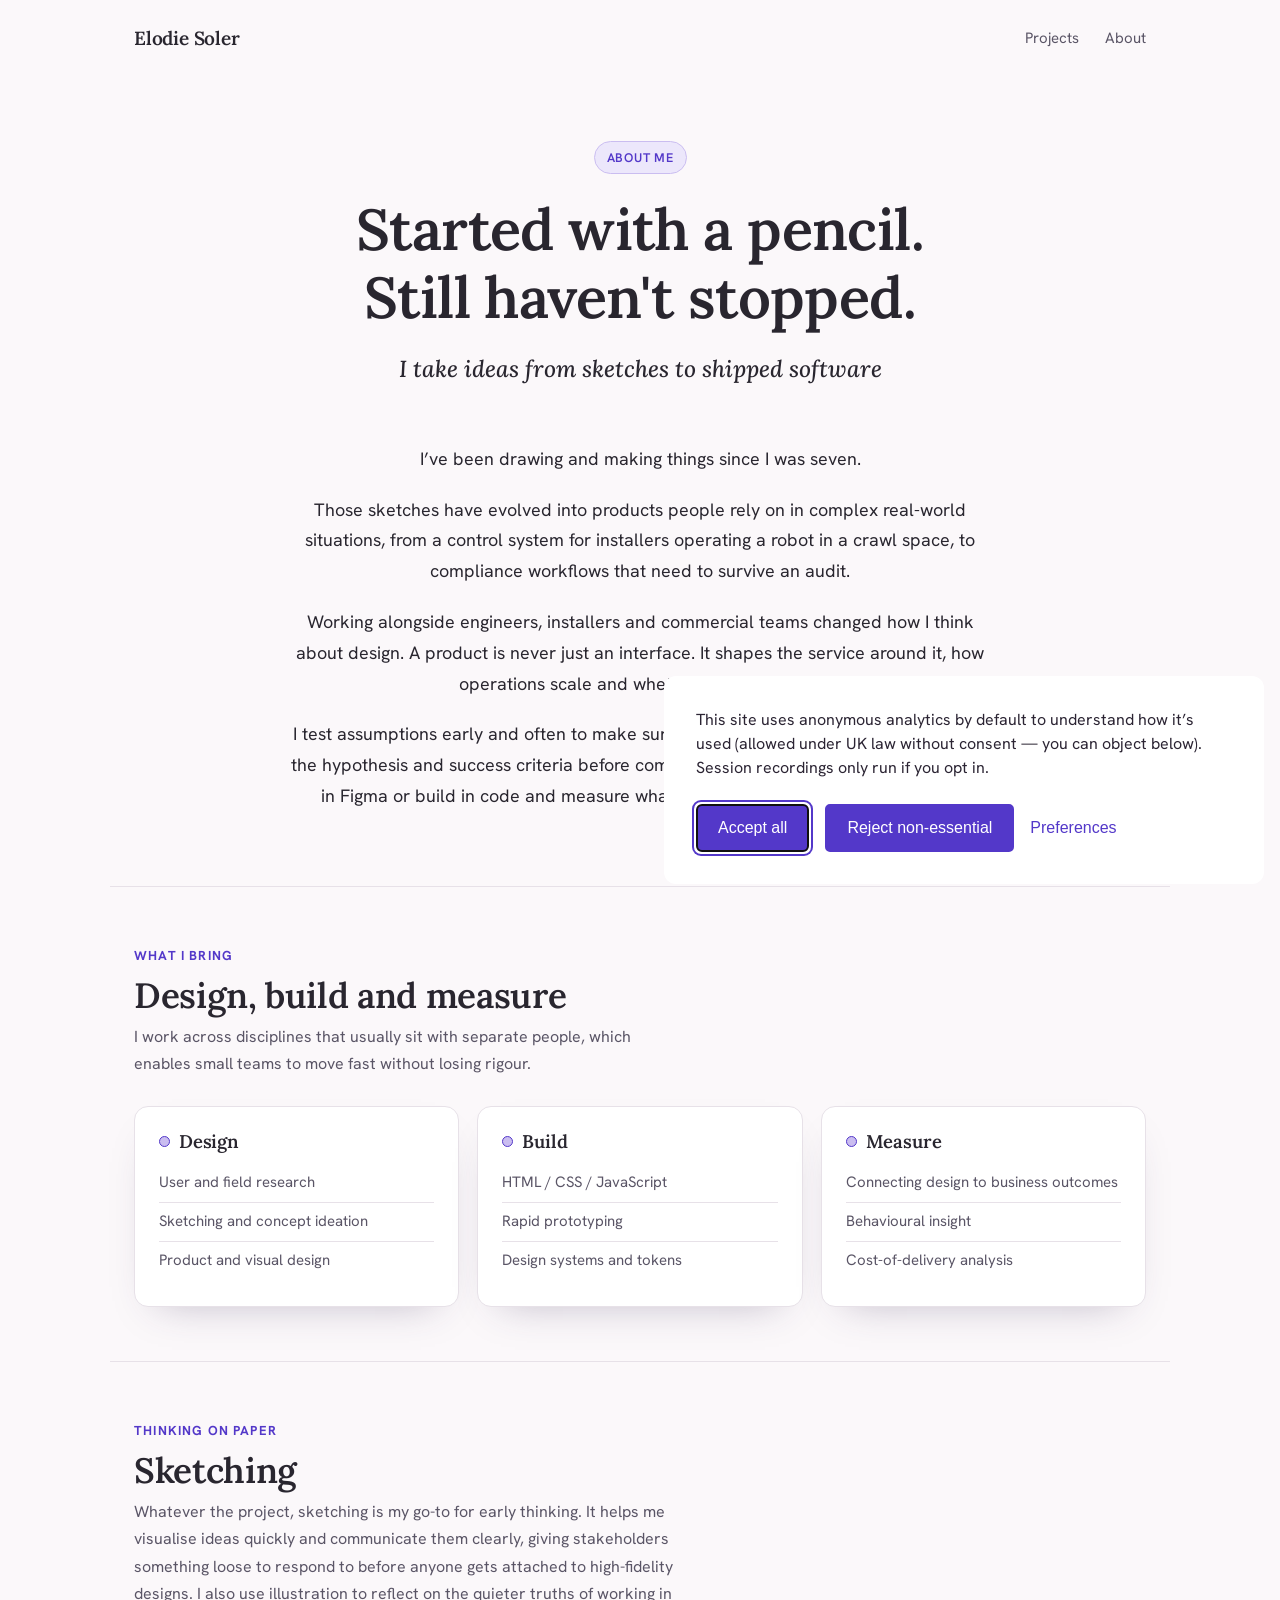
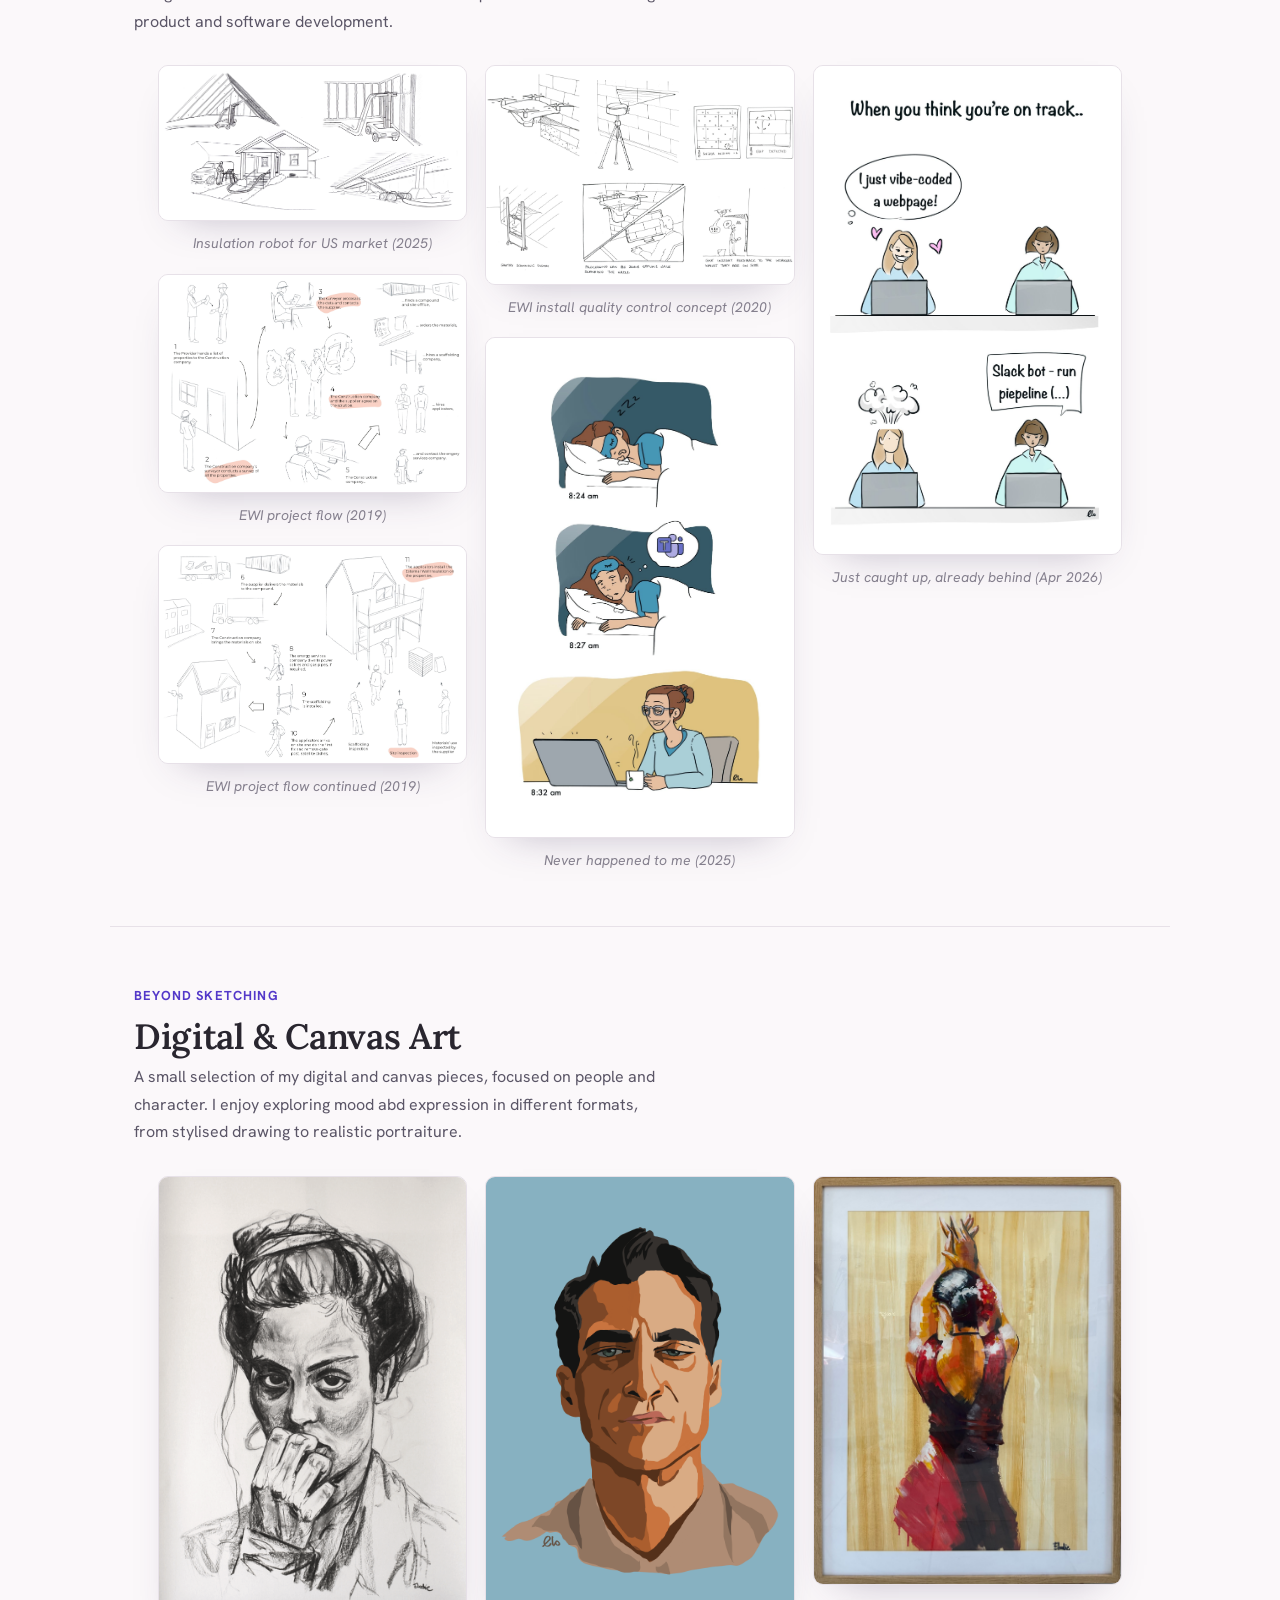
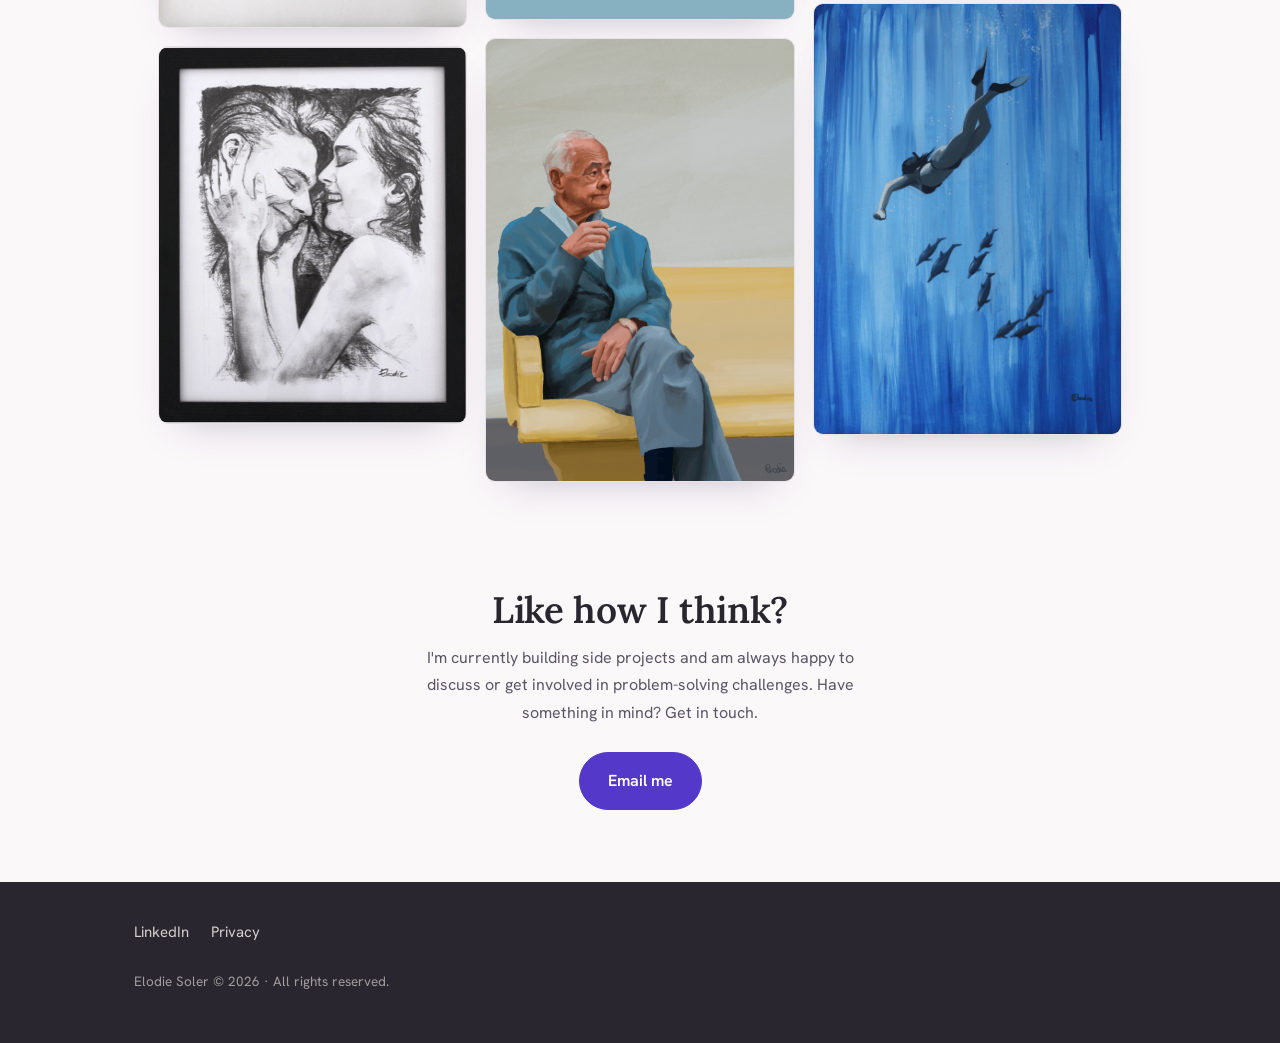
==== about/index.html @ 4657f90d "Tweaked my about section" ====
<!DOCTYPE html>
<html lang="en-GB">
<head>
<meta charset="UTF-8">
<meta name="viewport" content="width=device-width, initial-scale=1">

<title>About Elodie Soler | Senior Product Designer</title>
<meta property="og:url" content="https://elodiesoler.com/about/">
<meta property="og:title" content="About Elodie Soler | Senior Product Designer">
<meta property="og:description" content="Senior Product Designer designing operational tools and workflows for complex field work. I do the research, design the interface and build the front end myself.">
<meta name="description" content="Elodie Soler is a Senior Product Designer with 8+ years of experience owning products end-to-end, designing operational tools and workflows for complex field work.">
<link rel="icon" href="/images/shared/favicon.png">
<link rel="canonical" href="https://elodiesoler.com/about/">
<link rel="stylesheet" href="/styles.css">

<!-- 1. Consent Mode defaults — opt-out model under PECR statistical purposes exception -->
<script>
  window.dataLayer = window.dataLayer || [];
  function gtag() { dataLayer.push(arguments); }
  gtag('consent', 'default', {
    // Granted unless the visitor has explicitly objected (DUAA opt-out)
    analytics_storage: localStorage.getItem('stcm.consent.analytics') === 'false' ? 'denied' : 'granted',

    // No advertising on this site — never granted
    ad_storage: 'denied',
    ad_user_data: 'denied',
    ad_personalization: 'denied',

    // Essential is required and cannot be rejected
    functionality_storage: 'granted',
    security_storage: 'granted'
  });
</script>

<!-- 2. Silktide Consent Manager (self-hosted) -->
<link rel="stylesheet" href="/assets/cm-ui.css">
<script>var silktideLogo = '';</script>
<script src="/assets/cm-ui.js"></script>

<!-- 3. Banner configuration -->
<script>
  window.silktideConsentManager.init({
    consentTypes: [
      {
        id: 'essential',
        label: 'Essential',
        description: '<p>Required for the website to function. These cannot be switched off.</p>',
        required: true
      },
      {
        id: 'analytics',
        label: 'Analytics',
        description: '<p>Anonymous, aggregate usage statistics (Google Analytics) to improve this site. On by default under UK law; switch off any time.</p>',
        defaultValue: true,
        gtag: 'analytics_storage',
        onReject: function () {
          // DUAA requires we actually stop: remove existing GA cookies
          ['_ga', '_ga_RZK5H4CGJH'].forEach(function (n) {
            document.cookie = n + '=; expires=Thu, 01 Jan 1970 00:00:00 GMT; path=/; domain=.elodiesoler.com';
            document.cookie = n + '=; expires=Thu, 01 Jan 1970 00:00:00 GMT; path=/';
          });
        }
      },
      {
        id: 'recordings',
        label: 'Session recordings',
        description: '<p>Opt-in session recordings and heatmaps (Microsoft Clarity) to see where the site confuses people.</p>',
        defaultValue: false,
        onReject: function () {
          if (window.clarity) { window.clarity('stop'); }
        }
      }
    ],
    text: {
      prompt: {
        description: '<p>This site uses anonymous analytics by default to understand how it\u2019s used (allowed under UK law without consent \u2014 you can object below). Session recordings only run if you opt in.</p>'
      }
    }
  });
</script>
<!-- ===== END CONSENT ===== -->

<!-- Google Tag Manager -->
<script>(function(w,d,s,l,i){w[l]=w[l]||[];w[l].push({'gtm.start':
new Date().getTime(),event:'gtm.js'});var f=d.getElementsByTagName(s)[0],
j=d.createElement(s),dl=l!='dataLayer'?'&l='+l:'';j.async=true;j.src=
'https://www.googletagmanager.com/gtm.js?id='+i+dl;f.parentNode.insertBefore(j,f);
})(window,document,'script','dataLayer','GTM-PLMG66MH');</script>
<!-- End Google Tag Manager -->
</head>

<body class="about-page">

<!-- Google Tag Manager (noscript) -->
<noscript><iframe src="https://www.googletagmanager.com/ns.html?id=GTM-PLMG66MH"
height="0" width="0" style="display:none;visibility:hidden"></iframe></noscript>
<!-- End Google Tag Manager (noscript) -->

<!-- ===== top nav ===== -->
<nav class="nav">
  <a href="/" class="brand">Elodie Soler</a>
  <div class="links">
    <a href="/">Projects</a>
    <a href="/about/">About</a>
  </div>
</nav>

<!-- ===== HERO ===== -->
<header class="hero wide">
  <div class="eyebrow rise d1">
    <span class="tag">About me</span>
  </div>
  <p class="hero-title rise d2">Started with a pencil.<br>Still haven't stopped.</p>
  <h1 class="lede rise d3">I take ideas from sketches to shipped software</h1>
</header>

<!-- ===== BIO ===== -->
<section class="section">
  <div class="wrap bio">
    <p>I’ve been drawing and making things since I was seven.</p>
    <p>Those sketches have evolved into products people rely on in complex real-world situations, from a control system for installers operating a robot in a crawl space, to compliance workflows that need to survive an audit.</p>
    <p>Working alongside engineers, installers and commercial teams changed how I think about design. A product is never just an interface. It shapes the service around it, how operations scale and whether people trust it.</p>
    <p>I test assumptions early and often to make sure we invest in the right problem. I define the hypothesis and success criteria before committing engineering time, then prototype in Figma or build in code and measure what I create to understand what works.</p>
  </div>
</section>

<hr class="divider">

<!-- ===== TOOLKIT ===== -->
<section class="section wide">
  <span class="kicker">What I bring</span>
  <h2>Design, build and measure</h2>
  <p class="sub">I work across disciplines that usually sit with separate people, which enables small teams to move fast without losing rigour.</p>

  <div class="toolkit">
    <div class="tk">
      <h3 class="tk-h">Design</h3>
      <ul>
        <li>User and field research</li>
        <li>Sketching and concept ideation</li>
        <li>Product and visual design</li>
      </ul>
    </div>
    <div class="tk">
      <h3 class="tk-h">Build</h3>
      <ul>
        <li>HTML / CSS / JavaScript</li>
        <li>Rapid prototyping</li>
        <li>Design systems and tokens</li>
      </ul>
    </div>
    <div class="tk">
      <h3 class="tk-h">Measure</h3>
      <ul>
        <li>Connecting design to business outcomes</li>
        <li>Behavioural insight</li>
        <li>Cost-of-delivery analysis</li>
      </ul>
    </div>
  </div>
</section>

<hr class="divider">

<!-- ===== SKETCHING OUT LOUD (real reflection + real illustrations) ===== -->
<section class="section wide">
   <span class="kicker">Thinking on paper</span>
  <h2>Sketching</h2>
  <p class="sub">Whatever the project, sketching is my go-to for early thinking. It helps me visualise ideas quickly and communicate them clearly, giving stakeholders something loose to respond to before anyone gets attached to high-fidelity designs. I also use illustration to reflect on the quieter truths of working in product and software development.</p>

  <div class="wide">
    <div class="gallery">
      <figure><img loading="lazy" src="/images/about/US robots illustration.png" alt="Concept sketches for insulation robots in the US">
      <figcaption>Insulation robot for US market (2025)</figcaption></figure>
      <figure><img loading="lazy" src="/images/about/map-of-opportunities-ewi-p1.jpg" alt="Map of opportunities — external wall insulation part 1">
      <figcaption>EWI project flow (2019)</figcaption></figure>
      <figure><img loading="lazy" src="/images/about/map-of-opportunities-ewi-p2.jpg" alt="Map of opportunities — external wall insulation part 2">
      <figcaption>EWI project flow continued (2019)</figcaption></figure></figure>
      <figure><img loading="lazy" src="/images/about/Concept_Intelligent Quality Control_page1.jpg" alt="Concept sketches for EWI install quality control">
      <figcaption>EWI install quality control concept (2020)</figcaption></figure></figure>
      <figure><img loading="lazy" src="/images/about/late-wakeup-wfh.jpg" alt="Someone waking up just for their morning meeting">
      <figcaption>Never happened to me (2025)</figcaption></figure>
      <figure><img loading="lazy" src="/images/home/about-sketch.jpg" alt="Sketch exploring AI capabilities in product work">
      <figcaption>Just caught up, already behind (Apr 2026)</figcaption></figure>
    </div>
  </div>
</section>

<hr class="divider">

<!-- ===== PAINTING & ILLUSTRATION ===== -->
<section class="section wide">
  <span class="kicker">Beyond Sketching</span>
  <h2>Digital & Canvas Art</h2>
  <p class="sub">A small selection of my digital and canvas pieces, focused on people and character. I enjoy exploring mood abd expression in different formats, from stylised drawing to realistic portraiture.</p>

    <div class="wide">
    <div class="gallery">
      <figure><img loading="lazy" src="/images/about/Drawing-deep look.png" alt="Charcoal portrait drawing"></figure>
      <figure><img loading="lazy" src="/images/about/Drawing-Couple.png" alt="Happy couple"></figure>
      <figure><img loading="lazy" src="/images/about/Painting-stylised actor portrait.png" alt="Stylised portrait"></figure>
      <figure><img loading="lazy" src="/images/about/Painting-Man on yellow bench.png" alt="Digital painting of a man on a yello bench"></figure>
      <figure><img loading="lazy" src="/images/about/Painting-spanish dancer.jpg" alt="Painting of a Spanish dancer"></figure>
      <figure><img loading="lazy" src="/images/about/Painting-diving.png" alt="Painting of a person diving"></figure>
    </div>
  </div>
</section>

<!-- ===== CTA ===== -->
<section class="cta wide">
  <h2>Like how I think?</h2>
  <p>I'm currently building side projects and am always happy to discuss or get involved in problem-solving challenges. Have something in mind? Get in touch.</p>
  <a class="btn" id="email-cta" href="mailto:eloalisol@gmail.com?subject=Hello%20from%20your%20portfolio">Email me</a>
</section>

<!-- ===== footer ===== -->
<footer>
  <div class="foot">
    <div class="links">
      <a href="https://www.linkedin.com/in/elodie-soler/">LinkedIn</a>
      <a href="/privacy/">Privacy</a>
    </div>
    <div class="copy">Elodie Soler © 2026 · All rights reserved.</div>
  </div>
</footer>

</body>
</html>
---- styles.css ----
/* =====================================================================
   Elodie Soler — shared site styles
   ===================================================================== */

/* ---------- self-hosted fonts (variable) ---------- */
@font-face{
  font-family:"Lora";
  src:url("/fonts/Lora-Variable.ttf") format("truetype");
  font-weight:400 700; font-style:normal; font-display:swap;
}
@font-face{
  font-family:"Lora";
  src:url("/fonts/Lora-Italic-Variable.ttf") format("truetype");
  font-weight:400 700; font-style:italic; font-display:swap;
}
@font-face{
  font-family:"Hanken Grotesk";
  src:url("/fonts/HankenGrotesk-Variable.ttf") format("truetype");
  font-weight:100 900; font-style:normal; font-display:swap;
}
@font-face{
  font-family:"Hanken Grotesk";
  src:url("/fonts/HankenGrotesk-Italic-Variable.ttf") format("truetype");
  font-weight:100 900; font-style:italic; font-display:swap;
}

/* ---------- design tokens ---------- */
:root{
  --bg:          #fbf8fa;  /* page background */
  --surface:     #ffffff;  /* cards, raised surfaces */
  --surface-alt: #f3eef4;  /* soft panel / section bands */
  --ink:         #29262f;  /* primary text */
  --ink-soft:    #5a5566;  /* secondary text, labels */
  --ink-faint:   #847f8d;  /* captions, dates, rules */
  --line:        #e7e1e8;  /* hairlines, borders */
  --accent:      #5338c9;  /* links, primary buttons */
  --accent-deep: #36258f;  /* hover / pressed / emphasis */
  --accent-soft: #cabdf0;  /* decorative rules, dividers, illustration */
  --accent-tint: #ece7fb;  /* very light wash — badge/callout backgrounds */
  --accent-ring: rgba(83, 56, 201, 0.40); /* focus ring */

  --radius:14px;
  --radius-sm:10px;
  --maxw:760px;            /* reading width */
  --maxw-wide:1060px;      /* image / banner width */
  --shadow:0 18px 40px -24px rgba(60,48,90,.35);
}

/* ---------- base ---------- */
*{box-sizing:border-box;}
html{scroll-behavior:smooth;}
body{
  margin:0;background:var(--bg);color:var(--ink);
  font-family:"Hanken Grotesk",system-ui,sans-serif;
  font-size:clamp(16px,1.05vw,17.5px);line-height:1.72;-webkit-font-smoothing:antialiased;
}
h1,h2,h3{font-family:"Lora",Georgia,serif;font-weight:600;color:var(--ink);line-height:1.18;letter-spacing:-.01em;}
a{color:var(--accent-deep);text-decoration:none;}
a:hover{text-decoration:underline;}

/* ---------- layout helper ---------- */
.wide{max-width:var(--maxw-wide);margin-inline:auto;padding-inline:24px;}

/* ---------- tag pill ---------- */
.tag{font-size:12.5px;letter-spacing:.06em;text-transform:uppercase;color:var(--accent);
     background:var(--accent-tint);border:1px solid var(--accent-soft);padding:5px 12px;border-radius:999px;font-weight:600;}
.tag-alt {font-size:12px;font-weight:600;letter-spacing:0.08em;text-transform:uppercase;color:var(--accent);margin-bottom:0px;}

/* ---------- eyebrow (hero tag row) ---------- */
.eyebrow{display:flex;flex-wrap:wrap;gap:8px;margin-bottom:22px;}

/* ---------- section kicker ---------- */
.kicker{display:inline-block;font-size:13px;font-weight:700;letter-spacing:.09em;text-transform:uppercase;color:var(--accent);margin-bottom:8px;}

/* ---------- primary button ---------- */
.btn{display:inline-block;background:var(--accent);color:var(--surface);font-weight:600;font-size:16px;
     padding:14px 28px;border-radius:999px;border:1px solid var(--accent);transition:transform .15s ease,background .15s ease;}
.btn:hover{background:var(--accent-deep);text-decoration:none;transform:translateY(-2px);}

/* ---------- top nav ---------- */
.nav{max-width:var(--maxw-wide);margin:0 auto;padding:22px 24px;display:flex;align-items:center;justify-content:space-between;}
.nav .brand{font-family:"Lora",serif;font-weight:600;font-size:19px;letter-spacing:-.01em;color:var(--ink);margin-left:0;}
.nav .brand:hover{text-decoration:none;}
.nav .links a{color:var(--ink-soft);font-size:15px;margin-left:22px;}
.nav .links a:hover{color:var(--accent);text-decoration:none;}

/* ---------- 404 page ---------- */
 .page-404 {margin:0;min-height:100vh;display:flex;align-items:center;justify-content:center;
       background:var(--bg);color:var(--ink);font-family:"Hanken Grotesk",system-ui,sans-serif;
       text-align:center;padding:24px;}
  .page-404 main{max-width:520px;}
  .page-404 h1{font-family:"Lora",Georgia,serif;font-weight:600;font-size:2rem;margin:0 0 12px;}
  .page-404 p{color:var(--ink-faint);line-height:1.6;margin:0 0 28px;}
  .page-404 .code{font-size:.95rem;letter-spacing:.12em;color:var(--accent);font-weight:600;margin-bottom:10px;}
  .page-404 a.btn{display:inline-block;background:var(--accent);color:var(--bg);text-decoration:none;font-weight:600;
        padding:12px 26px;border-radius:999px;margin:0 6px 10px;}
  .page-404 a.ghost{display:inline-block;color:var(--accent);text-decoration:none;font-weight:600;
          padding:12px 26px;border:1.5px solid var(--accent);border-radius:999px;margin:0 6px 10px;}

/* ---------- staggered entrance ---------- */
.rise{opacity:0;transform:translateY(14px);animation:rise .7s cubic-bezier(.2,.7,.2,1) forwards;}
.d1{animation-delay:.05s}.d2{animation-delay:.15s}.d3{animation-delay:.25s}.d4{animation-delay:.35s}
@keyframes rise{to{opacity:1;transform:none;}}
@media (prefers-reduced-motion:reduce){.rise{animation:none;opacity:1;transform:none;}}

/* ---------- hero ---------- */
  .hero{padding:48px 24px 8px;}
  .hero .hero-title{font-family:"Lora",Georgia,serif; font-weight:600; color:var(--ink);line-height:1.18;letter-spacing:-.01em; font-size:clamp(2.3rem,5.4vw,3.6rem); 
    margin:0 0 20px; max-width:20ch;}
  .hero .lede{font-size:clamp(1.15rem,2.1vw,1.45rem);line-height:1.45;color:var(--ink);
              font-family:"Lora",serif;font-style:italic;font-weight:500;max-width:52ch;margin:0;letter-spacing:normal; }
  .case-study-page .hero h1 { font-size:clamp(2.3rem,5.4vw,3.6rem); margin:0 0 20px; max-width:20ch;}
  .privacy-page .hero h1 { font-size:clamp(2.3rem,5.4vw,3.6rem); margin:0 0 20px; max-width:20ch;}
/* ---------- hero centered ---------- */
  .index-page .hero, 
  .about-page .hero {padding:64px 24px 12px;display:flex; flex-direction:column;align-items:center;text-align:center;}
  .about-page .bio {display:flex; flex-direction:column;align-items:center;text-align:center;}
  .privacy-page .hero {padding:64px 24px 12px;display:flex; flex-direction:column;align-items:center;text-align:center;}
  .privacy-page .bio {display:flex; flex-direction:column;align-items:center;text-align:center;}

/* ---------- section generic ---------- */
  .section{padding-block:46px;}
  .section h2{font-size:clamp(1.6rem,3vw,2.2rem);margin:0 0 6px;}
  .section .sub{color:var(--ink-soft);max-width:60ch;margin:0 0 28px;}
  .divider{height:1px;background:var(--line);border:0;max-width:var(--maxw-wide);margin:8px auto;}

/* ---------- case study page - sections ---------- */
  .case-study-page section{padding-block: 30px;}
  .case-study-page section h2{font-size:clamp(1.45rem,2.6vw,1.9rem);margin:0 0 16px;}
  .case-study-page section h2 + p, .kicker + h2{margin-top:0;}
  .case-study-page p{margin:0 0 18px;}
  .case-study-page ul.clean{list-style:none;padding:0;margin:0 0 18px;}
  .case-study-page ul.clean li{position:relative;padding-left:26px;margin-bottom:10px;}
  .case-study-page ul.clean li::before{content:"";position:absolute;left:4px;top:.62em;width:8px;height:8px;border-radius:50%;
                      background:var(--accent-soft);border:1.5px solid var(--accent);}
   .case-study-page .divider{height:1px;background:var(--line);border:0;max-width:var(--maxw);margin:8px auto;}

  /* ---------- case study page - hero image ---------- */
  .case-study-page .figure{margin:34px auto;}
  .case-study-page .figure-single {display: flex; flex-direction: column; align-items: center; margin:34px auto;}
  .case-study-page .figure img{max-height: none;width: 100%;display:block;border-radius:var(--radius);border:1px solid var(--line);box-shadow:var(--shadow);background:var(--surface-alt);}
  .case-study-page .figure-single img{max-height: 500px; width:auto; max-width:100%; display:block;border-radius:var(--radius);border:1px solid var(--line);box-shadow:var(--shadow);background:var(--surface-alt);}
  .case-study-page .figure figcaption{font-size:14px;color:var(--ink-faint);margin-top:10px;text-align:center;font-style:italic;}
  .case-study-page .figure-single figcaption{font-size:14px;color:var(--ink-faint);margin-top:10px;text-align:center;font-style:italic;}
  .case-study-page .img-placeholder{aspect-ratio:16/9;display:flex;align-items:center;justify-content:center;text-align:center;
    border-radius:var(--radius);border:2px dashed var(--accent-soft);background:var(--accent-tint);color:var(--accent-deep);
    font-weight:600;padding:24px;}

  /* ---------- case study page - meta strip ---------- */
  .case-study-page .meta{display:grid;grid-template-columns:repeat(auto-fit,minmax(150px,1fr));gap:1px;background:var(--line);
        border:1px solid var(--line);border-radius:var(--radius);overflow:hidden;margin:8px 0 4px;}
  .case-study-page .meta div{background:var(--bg);padding:18px 20px;}
  .case-study-page .meta dt{font-size:12px;letter-spacing:.07em;text-transform:uppercase;color:var(--ink-faint);font-weight:700;margin-bottom:4px;}
  .case-study-page .meta dd{margin:0;font-size:15.5px;color:var(--ink);}

  /* ---------- case study page - metrics band ---------- */
  .case-study-page .metrics{background:var(--accent-tint);border:1px solid var(--accent-soft);border-radius:var(--radius);
           padding:30px 24px;margin:6px 0;display:grid;grid-template-columns:repeat(auto-fit,minmax(160px,1fr));gap:24px;text-align:center;}
  .case-study-page .metric .num{font-family:"Lora",serif;font-weight:600;font-size:clamp(2.1rem,4vw,2.9rem);color:var(--accent-deep);line-height:1;}
  .case-study-page .metric .lbl{font-size:14.5px;color:var(--ink-soft);margin-top:8px;}
  .case-study-page .pill-replace{display:inline-block;font-family:"Hanken Grotesk",sans-serif;font-size:11px;font-weight:700;letter-spacing:.05em;
                text-transform:uppercase;color:#fff;background:var(--accent);border-radius:6px;padding:2px 7px;vertical-align:middle;margin-left:6px;}

  /* ---------- case study page - pull-quote ---------- */
  .case-study-page blockquote{margin:24px 0;padding:18px 24px;border-left:3px solid var(--accent);background:var(--surface-warm);
             border-radius:0 var(--radius-sm) var(--radius-sm) 0;font-family:"Lora",serif;font-style:italic;font-size:1.12rem;color:var(--ink);}
  .case-study-page blockquote cite{display:block;font-style:normal;font-family:"Hanken Grotesk",sans-serif;font-size:14px;color:var(--ink-faint);margin-top:8px;}

  /* ---------- case study page - image pair grid ---------- */
  .case-study-page .grid2{display:grid;grid-template-columns:repeat(auto-fit,minmax(280px,1fr));gap:18px;margin:24px 0;}
  .case-study-page .grid2 .figure{margin:0;}

  /* ---------- case study page - highlight callout ---------- */
  .case-study-page .callout{background:var(--surface);border:1px solid var(--line);border-radius:var(--radius);padding:22px 24px;margin:24px 0;box-shadow:var(--shadow);}
  .case-study-page .callout .kicker{color:var(--accent-deep);}
  .case-study-page .callout .p {margin:0;}

  /* ---------- case study page - CTA aligned to the right ---------- */
   /* .case-study-page .wrap .next {display:flex; justify-content:right;} */

/* ---------- index page - work grid ---------- */
  .index-page .work-grid{display:grid;grid-template-columns:repeat(2,1fr);gap:22px; padding-top: 22px;}
  .index-page .card{display:block;background:var(--surface);border:1px solid var(--line);border-radius:var(--radius);
        overflow:hidden;box-shadow:var(--shadow);transition:transform .2s ease,box-shadow .2s ease;}
  .index-page .card:hover{text-decoration:none;transform:translateY(-4px);box-shadow:0 26px 50px -26px rgba(60,48,90,.45);}
  .index-page .card .thumb{aspect-ratio:4/3;overflow:hidden;background:var(--surface-warm);}
  .index-page .card .thumb img{width:100%;height:100%;object-fit:cover;display:block;transition:transform .35s ease;}
  .index-page .card:hover .thumb img{transform:scale(1.04);}
  .index-page .card .body{padding:18px 22px 22px;}
  .index-page .card .cat{font-size:12px;letter-spacing:.06em;text-transform:uppercase;color:var(--accent);font-weight:700;}
  .index-page .card h3{font-size:1.3rem;margin:6px 0 0;color:var(--ink);display:flex;align-items:center;justify-content:space-between;gap:10px;}
  .index-page .card h3 .arr{color:var(--accent);font-weight:400;transition:transform .2s ease;}
  .index-page .card:hover h3 .arr{transform:translate(3px,-3px);}

  /* ---------- index page - how I work ---------- */
  .index-page .band{position:relative;background:var(--ink);color:#f4efe7;padding:66px 0 72px;margin:30px 0;overflow:hidden;}
  .index-page .band::before{content:"";position:absolute;inset:0;background:
      radial-gradient(900px 360px at 12% -10%, rgba(50,128,236,.22), transparent 60%),
      radial-gradient(700px 320px at 100% 120%, rgba(50,128,236,.16), transparent 55%);
      pointer-events:none;}
  .index-page .band > .wide{position:relative;}
  .index-page .band .kicker{color:var(--accent-soft);}
  .index-page .band h2{color:#fbf7f0;}
  .index-page .band .sub{color:rgba(244,239,231,.66);}
  .index-page .cap-grid{display:grid;grid-template-columns:repeat(2,1fr);gap:18px;}
  .index-page .cap{background:rgba(255,255,255,.045);border:1px solid rgba(255,255,255,.11);border-radius:var(--radius);
       padding:26px 26px 28px;transition:transform .2s ease,background .2s ease,border-color .2s ease;}
  .index-page .cap:hover{background:rgba(50,128,236,.12);border-color:var(--accent);}
  .index-page .cap .num{font-family:"Lora",serif;font-size:14px;color:var(--accent-soft);font-weight:600;letter-spacing:.04em;}
  .index-page .cap h3{font-size:1.18rem;margin:6px 0 8px;color:#fbf7f0;}
  .index-page .cap p{margin:0;color:rgba(244,239,231,.74);font-size:15.5px;line-height:1.6;}

  /* ---------- index page - about preview ---------- */
  .index-page .about{display:grid;grid-template-columns:1.25fr .85fr;gap:40px;align-items:center;}
  .index-page .about h2{font-size:clamp(1.7rem,3.2vw,2.4rem);margin:0 0 16px;}
  .index-page .about p{margin:0 0 16px;color:var(--ink);}
  .index-page .about .about-img{margin:0;}
  .index-page .about .about-img img{width:100%;height:auto;display:block;border-radius:var(--radius);
        border:1px solid var(--line);box-shadow:var(--shadow);background:var(--surface-alt);}
  .index-page .about .about-img img:hover{box-shadow:0 26px 50px -26px rgba(60,48,90,.45); transition:transform .2s ease,background .2s ease;}
  .about .about-img figcaption{font-size:13.5px;color:var(--ink-faint);margin-top:10px;font-style:italic;text-align:center;}

  /* ---------- about page - bio ---------- */
  .about-page .bio p{margin:0 0 20px;font-size:clamp(1.05rem,1.4vw,1.2rem);}
  .about-page .bio strong{font-weight:700;}

  /* ---------- about page - toolkit ---------- */
  .about-page .toolkit{display:grid;grid-template-columns:repeat(3,1fr);gap:18px;}
  .about-page .tk{background:var(--surface);border:1px solid var(--line);border-radius:var(--radius);padding:24px 24px 26px;box-shadow:var(--shadow);}
  .about-page .tk .tk-h{font-family:"Lora",serif;font-weight:600;font-size:1.15rem;color:var(--ink);margin:0 0 12px;display:flex;align-items:center;gap:9px;}
  .about-page .tk .tk-h::before{content:"";width:9px;height:9px;border-radius:50%;background:var(--accent-soft);border:1.5px solid var(--accent);flex:none;}
  .about-page .tk ul{list-style:none;margin:0;padding:0;}
  .about-page .tk li{font-size:15px;color:var(--ink-soft);padding:6px 0;border-top:1px solid var(--line);}
  .about-page .tk li:first-child{border-top:0;}

  /* ---------- about page - sketching band (light) ---------- */
  .about-page .sketch-intro{max-width:var(--maxw);margin-inline:auto;padding-inline:24px;}
  .about-page .sketch-intro blockquote{margin:18px 0 0;padding:20px 26px;border-left:3px solid var(--accent);background:var(--surface-warm);
        border-radius:0 var(--radius-sm) var(--radius-sm) 0;font-family:"Lora",serif;font-style:italic;font-size:1.12rem;color:var(--ink);line-height:1.5;}
  .about-page .sketch-intro blockquote p{margin:0 0 12px;}
  .about-page .sketch-intro blockquote p:last-child{margin:0;}

  /* ---------- about page - sketch gallery — masonry */
  .about-page .gallery{columns:3;column-gap:18px;margin-top:30px;}
  .about-page .gallery figure{margin:0 0 18px;break-inside:avoid; object-fit: cover;}
  .about-page .gallery img{width:100%;height:auto;display:block;border-radius:var(--radius-sm);border:1px solid var(--line);
        box-shadow:var(--shadow);background:var(--surface-warm);}
  .about-page .gallery figcaption{font-size:14px;color:var(--ink-faint);margin-top:10px;text-align:center;font-style:italic;}

  

  /* ---------- about page - image pair grid */
  .about-page .grid2{display:grid;grid-template-columns:repeat(auto-fit,minmax(280px,1fr));gap:18px;margin:24px 0;}
  .about-page .grid2 .figure{margin:0;}

    /* ---------- privacy page ---------- */
  .privacy-page .bio p{margin:0 0 20px;font-size:clamp(1.05rem,1.4vw,1.2rem);}
  .privacy-page .bio strong{font-weight:700;}
  .privacy-page .wrap {margin-bottom: 50px;}
  .privacy-page .wrap-final {margin-bottom: 100px;}

    /* ---------- reading width ---------- */
  .wrap {max-width:var(--maxw);margin-inline:auto;padding-inline:24px;}
  .wrap-final {max-width:var(--maxw);margin-inline:auto;padding-inline:24px;}

  /* ---------- CTA ---------- */
  .cta{text-align:center;padding:60px 24px 24px;}
  .cta h2{font-size:clamp(1.7rem,3.2vw,2.3rem);margin:0 0 12px;}
  .cta p{color:var(--ink-soft);max-width:50ch;margin:0 auto 26px;}

/* ---------- footer ---------- */
footer{background:var(--ink);color:#f4efe7;margin-top:48px;padding:36px 0 50px;}
.foot{max-width:var(--maxw-wide);margin:0 auto;padding-inline:24px;display:flex;flex-wrap:wrap;gap:16px;align-items:center;justify-content:space-between;}
.foot .links a{color:rgba(244,239,231,.85);margin-left:18px;font-size:15px;}
.foot .links a:first-child{margin-left:0;}
.foot .links a:hover{color:var(--accent-soft);text-decoration:none;}
.foot .copy{width:100%;color:rgba(244,239,231,.6);font-size:13.5px;margin-top:8px;}
@media (max-width:560px){
  .foot{justify-content:flex-start;}
  .foot .links{width:100%;}
  .foot .links a:first-child{margin-left:0;}
}

  /* ---------- responsive - index page ---------- */
  @media (max-width:760px){
    .index-page .work-grid{grid-template-columns:1fr;}
    .index-page .cap-grid{grid-template-columns:1fr;}
    .index-page .about{grid-template-columns:1fr;gap:28px;}
    .index-page .about .about-img{order:-1;}
  }

    /* ---------- responsive - about page ---------- */
  @media (max-width:900px){
    .about-page .toolkit{grid-template-columns:1fr;}
    .about-page .gallery{columns:2;}
  }
  @media (max-width:560px){
    .about-page .gallery{columns:1;}
  }

  /* ===== Consent banner — Iris theme ===== */
#stcm-wrapper {
  --primaryColor: #5338c9;                       /* Iris — buttons, links, toggles */
  --backgroundColor: #ffffff;                    /* banner surface */
  --textColor: #2b2433;                          /* body text — dark mauve-charcoal */
  --fontFamily: 'Hanken Grotesk', sans-serif;
  --iconColor: #5338c9;                          /* reopen-icon circle */
  --iconBackgroundColor: #ffffff;                /* the cookie glyph inside it */
}

/* Focus ring: Silktide hardcodes a white outer ring, invisible on a light
   banner — replace it with Iris so keyboard focus stays visible */
#stcm-wrapper a:focus,
#stcm-wrapper #stcm-banner button:focus,
#stcm-wrapper #stcm-modal button:focus,
#stcm-wrapper #stcm-icon:focus {
  box-shadow: 0 0 0 2px var(--backgroundColor), 0 0 0 4px #5338c9;
}
---- assets/cm-ui.css ----
/* 
  Silktide Consent Manager - https://silktide.com/consent-manager/  
*/

/* --------------------------------
  Global Styles
-------------------------------- */
/* Wrapper (Global) */
#stcm-wrapper {
  --fontFamily: 'Hanken Grotesk', sans-serif;
  --primaryColor: #5338c9;                       /* Iris — buttons, links, toggles */
  --backgroundColor: #ffffff;                    /* banner surface */
  --textColor: #2b2433;                          /* body text — dark mauve-charcoal */
  --iconColor: #5338c9;                          /* reopen-icon circle */
  --iconBackgroundColor: #ffffff;                /* the cookie glyph inside it */
  position: fixed;
  bottom: 0;
  right: 0;
  width: 100%;
  height: 100%;
  z-index: 99999;
  pointer-events: none;
  border: 0px;
  display: flex;
  justify-content: center;
  align-items: center;
}

/* --------------------------------
Links
-------------------------------- */
#stcm-wrapper a {
  all: unset;
  display: inline-block;
  color: var(--primaryColor);
  text-decoration: underline;
}

#stcm-wrapper a:hover {
  cursor: pointer;
  color: var(--textColor);
}

/* --------------------------------
Focus Styles
-------------------------------- */
/* Focus ring: Silktide hardcodes a white outer ring, invisible on a light
   banner — replace it with Iris so keyboard focus stays visible */
#stcm-wrapper a:focus,
#stcm-wrapper #stcm-banner button:focus,
#stcm-wrapper #stcm-modal button:focus,
#stcm-wrapper #stcm-icon:focus {
  box-shadow: 0 0 0 2px var(--backgroundColor), 0 0 0 4px #5338c9;
}

/* --------------------------------
General Styles
-------------------------------- */
#stcm-wrapper .stcm-button {
  color: var(--backgroundColor);
  background-color: var(--primaryColor);
  border: 2px solid var(--primaryColor);
  padding: 10px 20px;
  text-decoration: none;
  text-align: center;
  display: inline-block;
  font-size: 16px;
  line-height: 24px;
  cursor: pointer;
  border-radius: 5px;
}

#stcm-wrapper .stcm-button-primary:hover {
  background-color: var(--backgroundColor);
  color: var(--primaryColor);
}

#stcm-wrapper .stcm-button-secondary {
  background-color: var(--backgroundColor);
  color: var(--primaryColor);
}

#stcm-wrapper .stcm-button-secondary:hover {
  background-color: var(--primaryColor);
  color: var(--backgroundColor);
}

/* --------------------------------
Banner
-------------------------------- */
#stcm-banner {
  font-family: var(--fontFamily);
  color: var(--textColor);
  background-color: var(--backgroundColor);
  box-sizing: border-box;
  padding: 32px;
  border-radius: 12px;
  pointer-events: auto;
  border: 0px;
  position: fixed;
  bottom: 16px;
  right: 16px;
  width: 600px;
  overflow: auto;
  max-width: calc(100% - 32px);
  max-height: calc(100vh - 32px);
  transform: translate(0, -20px);
  opacity: 0;
  animation: stcm-slide-down 350ms ease-out;
  animation-delay: 0.3s;
}

#stcm-banner.stcm-loaded {
  opacity: 1;
  transform: none;
  animation: none;
}

#stcm-banner:focus {
  border-radius: 50%;
}

#stcm-banner.stcm-pos-center {
  top: 50%;
  left: 50%;
  bottom: auto;
  right: auto;
  position: fixed;
  transform: translate(-50%, calc(-50% - 20px));
  animation: stcm-slide-down-center 350ms ease-out forwards;
}

#stcm-banner.stcm-pos-bottom-left {
  bottom: 16px;
  left: 16px;
  position: fixed;
}

#stcm-banner.stcm-pos-bottom-center {
  bottom: 16px;
  left: 50%;
  position: fixed;
  transform: translate(-50%, -20px);
  animation: stcm-slide-down-bottom-center 350ms ease-out forwards;
}

#stcm-banner .stcm-preferences-button {
  display: flex;
  gap: 5px;
  border: none;
  padding: 15px 0px;
  background-color: transparent;
  color: var(--primaryColor);
  cursor: pointer;
  font-size: 16px;
}

#stcm-banner .stcm-preferences-button span {
  display: block;
  white-space: nowrap;
  text-decoration: none;
}

#stcm-banner .stcm-preferences-button span:hover {
  color: var(--textColor);
}

#stcm-banner p {
  font-size: 16px;
  line-height: 24px;
  color: var(--textColor);
  margin: 0px 0px 15px;
}

#stcm-banner a {
  display: inline-block;
  color: var(--primaryColor);
  text-decoration: underline;
  background-color: var(--backgroundColor);
}

#stcm-banner a:hover {
  color: var(--textColor);
}

#stcm-banner a.stcm-logo {
  display: flex;
  align-items: center;
  justify-content: center;
  fill: #fff; /* passed down to svg > path */
  margin-left: auto;
  width: 48px;
  height: 48px;
  text-decoration: none;
  display: none;
}

#stcm-banner .stcm-actions {
  display: flex;
  gap: 16px;
  flex-direction: column;
  margin-top: 24px;
}

@media (min-width: 600px) {
  #stcm-banner .stcm-actions {
    flex-direction: row;
    align-items: center;
  }
}

#stcm-banner .stcm-actions-row {
  display: flex;
  gap: 16px;
  flex-direction: row;
  align-items: center;
  justify-content: space-between;
  flex-grow: 1;
}

/* --------------------------------
Modal
-------------------------------- */
#stcm-modal {
  display: none;
  pointer-events: auto;
  overflow: auto;
  width: 800px;
  max-width: 100%;
  max-height: 100%;
  border: 0px;
  transform: translate(0px, -20px);
  opacity: 0;
  animation: stcm-slide-up-center 350ms ease-out forwards;
  box-shadow: -5px 5px 10px 0px #00000012, 0px 0px 50px 0px #0000001a;
  font-family: var(--fontFamily);
  color: var(--textColor);
  flex-direction: column;
  padding: 30px;
  background-color: var(--backgroundColor);
  border-radius: 12px;
  box-sizing: border-box;
}

/* --------------------------------
Modal - Header
-------------------------------- */
#stcm-modal header {
  display: flex;
  justify-content: space-between;
  align-items: center;
  margin-bottom: 20px;
  gap: 16px;
}

#stcm-modal h1 {
  font-family: var(--fontFamily);
  color: var(--textColor);
  font-size: 24px;
  font-weight: 500;
  margin: 0px;
}

#stcm-modal .stcm-modal-close {
  display: inline-flex;
  border: none;
  padding: 13px;
  cursor: pointer;
  background: var(--backgroundColor);
  color: var(--primaryColor);
}

#stcm-modal .stcm-modal-close svg {
  fill: var(--primaryColor);
}

/* --------------------------------
Modal - Content
-------------------------------- */
#stcm-modal section {
  flex: 1;
  margin-top: 32px;
}

#stcm-modal section::-webkit-scrollbar {
  display: block; /* Force scrollbars to show */
  width: 5px; /* Width of the scrollbar */
}

#stcm-modal section::-webkit-scrollbar-thumb {
  background-color: var(--textColor); /* Color of the scrollbar thumb */
  border-radius: 10px; /* Rounded corners for the thumb */
}

#stcm-modal p {
  font-size: 16px;
  line-height: 24px;
  color: var(--textColor);
  opacity: 0.6;
  margin: 0px 0px 15px;
}

#stcm-modal p:last-of-type {
  margin: 0px;
}

#stcm-modal fieldset {
  padding: 0px;
  border: none;
  margin: 0px 0px 32px;
}

#stcm-modal fieldset:last-of-type {
  margin: 0px;
}

#stcm-modal legend {
  padding: 0px;
  margin: 0px 0px 10px;
  font-weight: 700;
  color: var(--textColor);
  font-size: 16px;
}

#stcm-modal .stcm-consent-row {
  display: flex;
  justify-content: space-between;
  align-items: flex-start;
  gap: 24px;  
}

/* --------------------------------
Modal - Switches
-------------------------------- */
#stcm-modal .stcm-toggle {
  flex-shrink: 0;
  position: relative;
  display: inline-block;
  height: 34px;
  width: 74px;
  cursor: pointer;
}

#stcm-modal .stcm-toggle:focus-within {
  outline: none;
  box-shadow: 0 0 0 2px var(--backgroundColor), 0 0 0 4px #5338c9;
  border-radius: 25px;
}

#stcm-modal .stcm-toggle input {
  opacity: 0;
  position: absolute;
}

/* Unchecked Switch Styles */
#stcm-modal .stcm-toggle-track {
  position: relative;
  display: block;
  height: 34px;
  width: 74px;
  background: var(--textColor);
  border-radius: 25px;
}

#stcm-modal .stcm-toggle-thumb {
  position: absolute;
  top: 2px;
  left: 2px;
  display: block;
  height: 30px;
  width: 30px;
  background: var(--backgroundColor);
  border-radius: 50%;
  transition: left 150ms ease-out;
}

#stcm-modal .stcm-toggle-off,
#stcm-modal .stcm-toggle-on {
  text-transform: uppercase;
  font-size: 15px;
  font-weight: 500;
  color: var(--backgroundColor);
  position: absolute;
  top: 5px;
  right: 8px;
  transition: right 150ms ease-out, opacity 150ms ease-out;
}

#stcm-modal .stcm-toggle-off {
  opacity: 1;
}

#stcm-modal .stcm-toggle-on {
  opacity: 0;
}

/* Checked Switch Styles */
#stcm-modal .stcm-toggle input:checked + .stcm-toggle-track {
  background: var(--primaryColor);
}

#stcm-modal .stcm-toggle input:checked ~ .stcm-toggle-thumb {
  left: calc(100% - 32px);
}

#stcm-modal .stcm-toggle input:checked ~ .stcm-toggle-off {
  right: calc(100% - 32px);
  opacity: 0;
}

#stcm-modal .stcm-toggle input:checked ~ .stcm-toggle-on {
  right: calc(100% - 34px);
  opacity: 1;
}

#stcm-modal .stcm-toggle input:disabled + .stcm-toggle-track {
  opacity: 0.65;
  filter: grayscale(100%);
  cursor: not-allowed;
}

/* --------------------------------
Modal - Footer
-------------------------------- */
#stcm-modal footer {
  display: flex;
  flex-direction: column;
  gap: 16px;
  margin-top: 24px;
  background: var(--backgroundColor);
}

@media (min-width: 600px) {
  #stcm-modal footer {
    flex-direction: row;
    align-items: center;
  }
}

#stcm-modal footer a {
  margin-left: auto;
  padding: 0;
}

#stcm-modal footer a.stcm-credit-link {
  text-decoration: none;
  display: none;
}

#stcm-modal footer a.stcm-credit-link:hover {
  text-decoration: underline;
}

/* Cookie Icon */
#stcm-icon {
  display: none;
  position: fixed;
  bottom: 10px;
  left: 10px;
  justify-content: center;
  align-items: center;
  width: 60px;
  height: 60px;
  border-radius: 50%;
  padding: 0px;
  border: none;
  background-color: var(--iconColor);
  cursor: pointer;
  box-shadow: 0px 0px 6px 0px #0000001a;
  pointer-events: auto;
  animation: stcm-fade-in 0.3s ease-in-out forwards;
}

#stcm-icon.stcm-pos-bottom-right {
  left: auto;
  right: 10px;
}

#stcm-icon svg {
  fill: var(--backgroundColor);
}

/* --------------------------------
Backdrop
-------------------------------- */
#stcm-backdrop {
  display: none;
  position: absolute;
  top: 0;
  left: 0;
  width: 100%;
  height: 100%;
  background-color: #00000077;
  pointer-events: all;
}

/* --------------------------------
Animations
-------------------------------- */
@keyframes stcm-fade-in {
  from {
    opacity: 0;
  }
  to {
    opacity: 1;
  }
}

@keyframes stcm-slide-down {
  from {
    opacity: 0;
    transform: translateY(-20px);
  }
  to {
    opacity: 1;
    transform: translateY(0);
  }
}

@keyframes stcm-slide-down-center {
  from {
    opacity: 0;
    transform: translate(-50%, calc(-50% - 20px));
  }
  to {
    opacity: 1;
    transform: translate(-50%, -50%);
  }
}

@keyframes stcm-slide-down-bottom-center {
  from {
    opacity: 0;
    transform: translate(-50%, -20px);
  }
  to {
    opacity: 1;
    transform: translate(-50%, 0);
  }
}

@keyframes stcm-slide-up-center {
  from {
    opacity: 0;
    transform: translate(0px, 20px);
  }
  to {
    opacity: 1;
    transform: translate(0px, 0px);
  }
}

/* --------------------------------
Animation - backdrop click feedback
-------------------------------- */
@keyframes stcm-nudge {
  0%, 100% { right: 16px; }
  10%, 30%, 50%, 70%, 90% { right: 20px; }
  20%, 40%, 60%, 80% { right: 12px; }
}

/* Apply to banner */
#stcm-banner.stcm-nudge {
  animation: stcm-nudge 1s ease-in-out;
}

/* Apply to modal */
#stcm-modal.stcm-nudge {
  animation: stcm-nudge 0.5s ease-in-out;
}

/* Respect reduced motion preferences */
@media (prefers-reduced-motion: reduce) {
  #stcm-banner.stcm-nudge,
  #stcm-modal.stcm-nudge {
    animation: stcm-pulse 0.5s ease-in-out;
  }
  
  @keyframes stcm-pulse {
    0%, 100% { opacity: 1; }
    50% { opacity: 0.85; }
  }
}
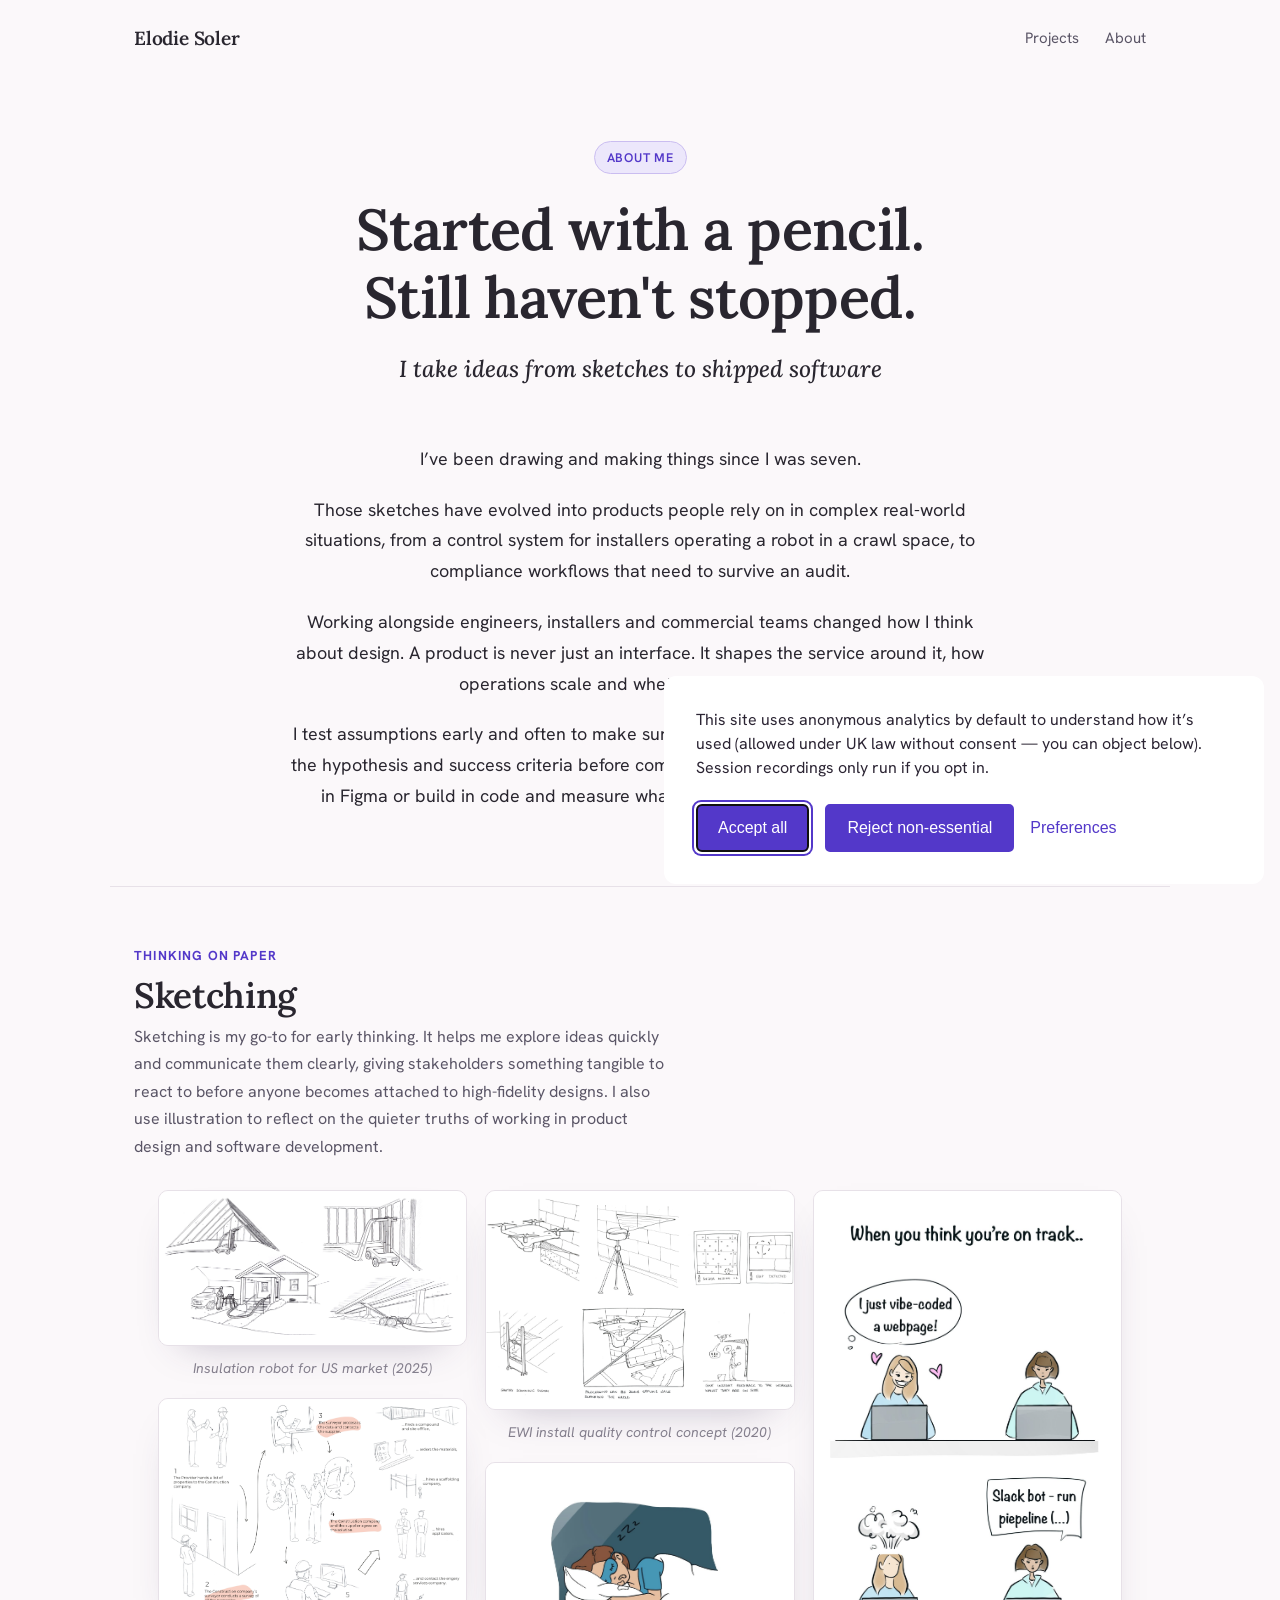
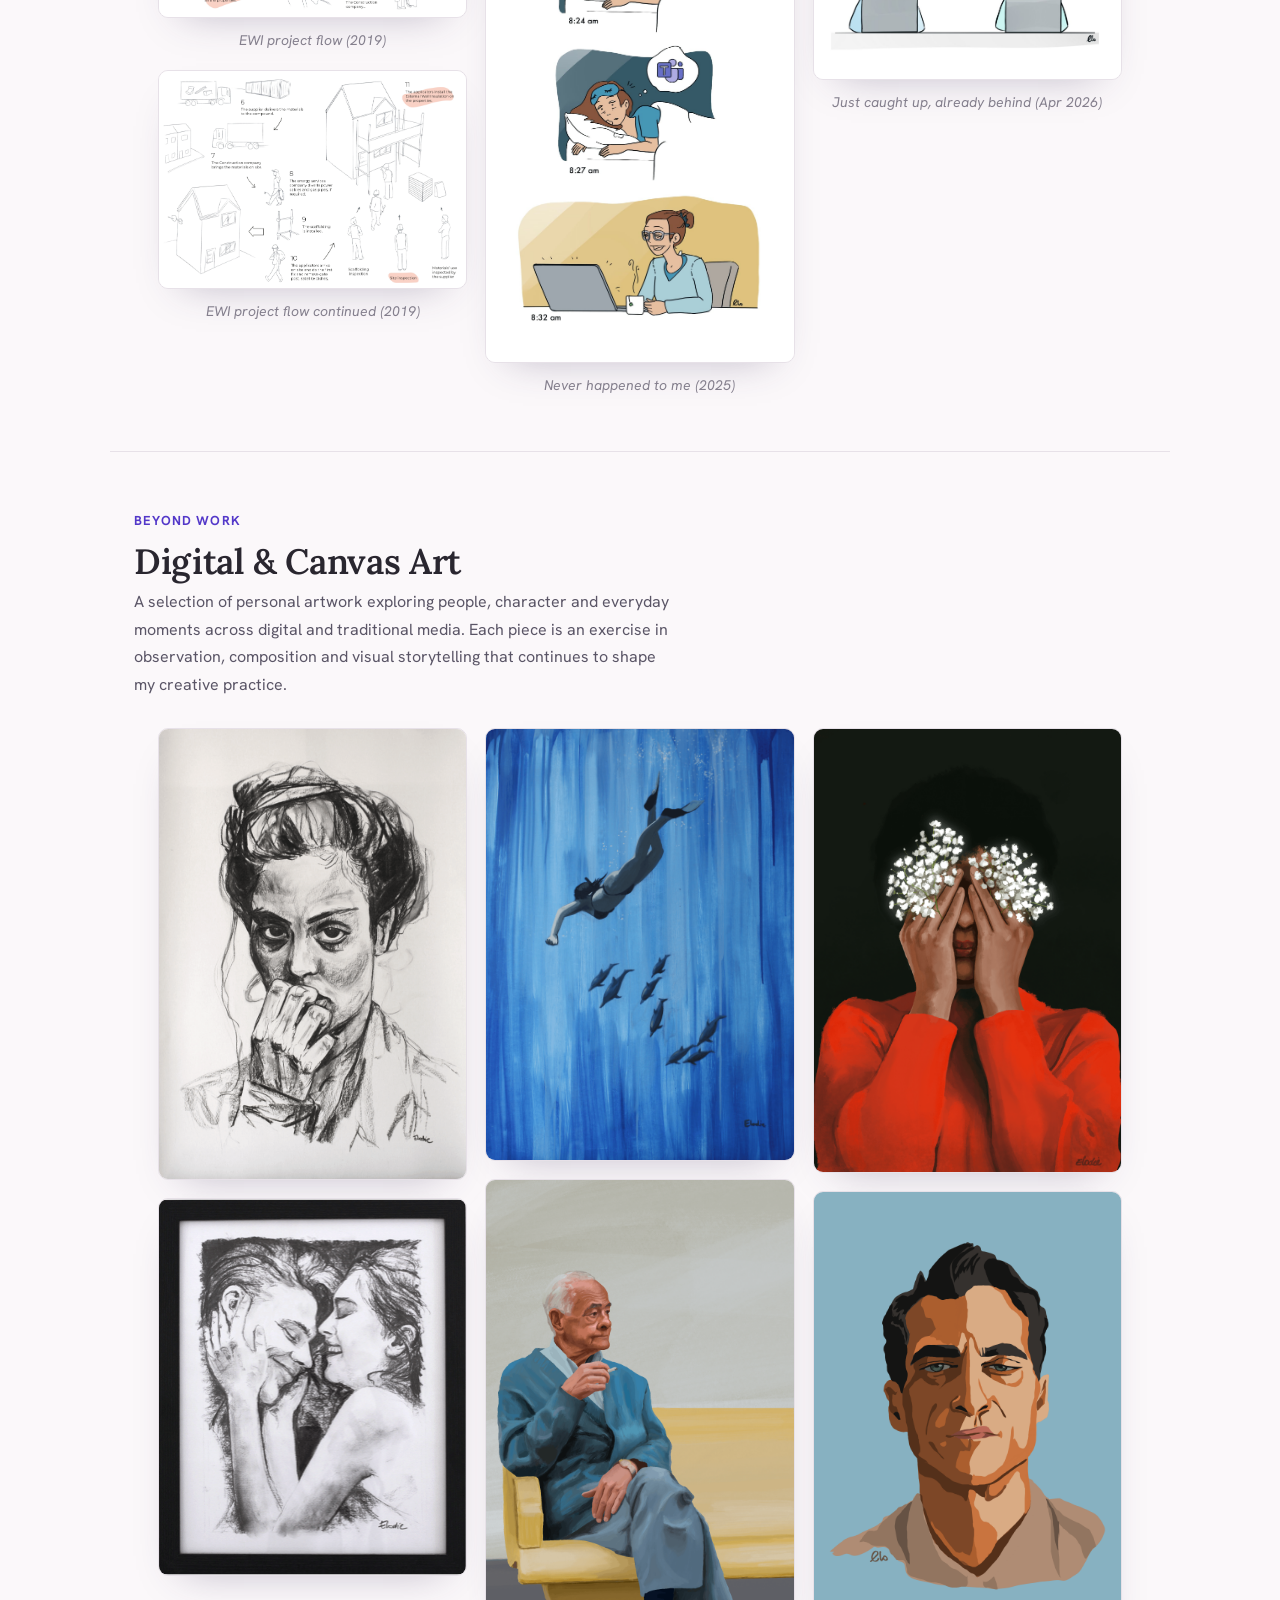
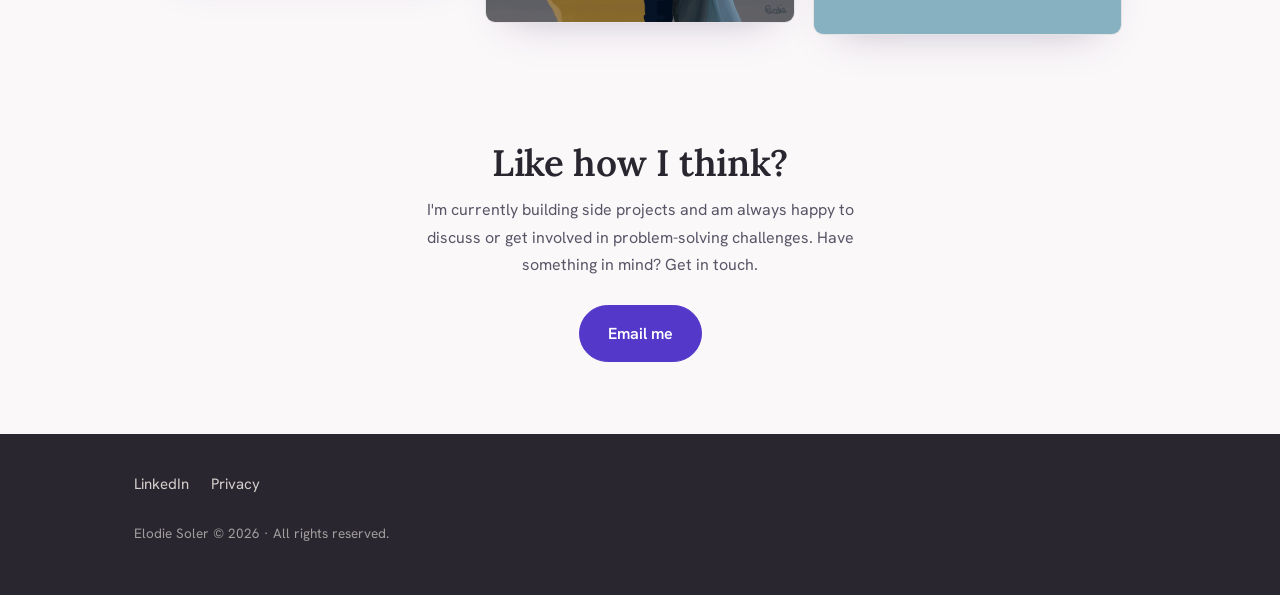
==== commit be738c4c: "Edited descriptions of drawing and painting sections in about page" ====
--- a/about/index.html
+++ b/about/index.html
@@ -7,8 +7,8 @@
 <title>About Elodie Soler | Senior Product Designer</title>
 <meta property="og:url" content="https://elodiesoler.com/about/">
 <meta property="og:title" content="About Elodie Soler | Senior Product Designer">
-<meta property="og:description" content="Senior Product Designer designing operational tools and workflows for complex field work. I do the research, design the interface and build the front end myself.">
-<meta name="description" content="Elodie Soler is a Senior Product Designer with 8+ years of experience owning products end-to-end, designing operational tools and workflows for complex field work.">
+<meta property="og:description" content="Learn more about Elodie Soler, a Senior Product Designer who researches with customers, turns insights into product decisions, and designs complex digital products people rely on.">
+<meta name="description" content="Learn more about Elodie Soler, a Senior Product Designer who researches with customers, turns insights into product decisions and designs complex digital products people rely on.">
 <link rel="icon" href="/images/shared/favicon.png">
 <link rel="canonical" href="https://elodiesoler.com/about/">
 <link rel="stylesheet" href="/styles.css">
@@ -126,7 +126,7 @@
 
 <hr class="divider">
 
-<!-- ===== TOOLKIT ===== -->
+<!-- ===== TOOLKIT ===== 
 <section class="section wide">
   <span class="kicker">What I bring</span>
   <h2>Design, build and measure</h2>
@@ -160,13 +160,13 @@
   </div>
 </section>
 
-<hr class="divider">
+<hr class="divider"> -->
 
 <!-- ===== SKETCHING OUT LOUD (real reflection + real illustrations) ===== -->
 <section class="section wide">
    <span class="kicker">Thinking on paper</span>
   <h2>Sketching</h2>
-  <p class="sub">Whatever the project, sketching is my go-to for early thinking. It helps me visualise ideas quickly and communicate them clearly, giving stakeholders something loose to respond to before anyone gets attached to high-fidelity designs. I also use illustration to reflect on the quieter truths of working in product and software development.</p>
+  <p class="sub">Sketching is my go-to for early thinking. It helps me explore ideas quickly and communicate them clearly, giving stakeholders something tangible to react to before anyone becomes attached to high-fidelity designs. I also use illustration to reflect on the quieter truths of working in product design and software development.</p>
 
   <div class="wide">
     <div class="gallery">
@@ -190,18 +190,18 @@
 
 <!-- ===== PAINTING & ILLUSTRATION ===== -->
 <section class="section wide">
-  <span class="kicker">Beyond Sketching</span>
+  <span class="kicker">Beyond Work</span>
   <h2>Digital & Canvas Art</h2>
-  <p class="sub">A small selection of my digital and canvas pieces, focused on people and character. I enjoy exploring mood abd expression in different formats, from stylised drawing to realistic portraiture.</p>
+  <p class="sub">A selection of personal artwork exploring people, character and everyday moments across digital and traditional media. Each piece is an exercise in observation, composition and visual storytelling that continues to shape my creative practice.</p>
 
     <div class="wide">
     <div class="gallery">
       <figure><img loading="lazy" src="/images/about/Drawing-deep look.png" alt="Charcoal portrait drawing"></figure>
       <figure><img loading="lazy" src="/images/about/Drawing-Couple.png" alt="Happy couple"></figure>
+      <figure><img loading="lazy" src="/images/about/Painting-diving.png" alt="Painting of a person diving"></figure>
+      <figure><img loading="lazy" src="/images/about/Painting-Man on yellow bench.png" alt="Digital painting of a man on a yello bench"></figure>
+      <figure><img loading="lazy" src="/images/about/Painting-blossoming.png" alt="Face hidden behind flowers"></figure>
       <figure><img loading="lazy" src="/images/about/Painting-stylised actor portrait.png" alt="Stylised portrait"></figure>
-      <figure><img loading="lazy" src="/images/about/Painting-Man on yellow bench.png" alt="Digital painting of a man on a yello bench"></figure>
-      <figure><img loading="lazy" src="/images/about/Painting-spanish dancer.jpg" alt="Painting of a Spanish dancer"></figure>
-      <figure><img loading="lazy" src="/images/about/Painting-diving.png" alt="Painting of a person diving"></figure>
     </div>
   </div>
 </section>
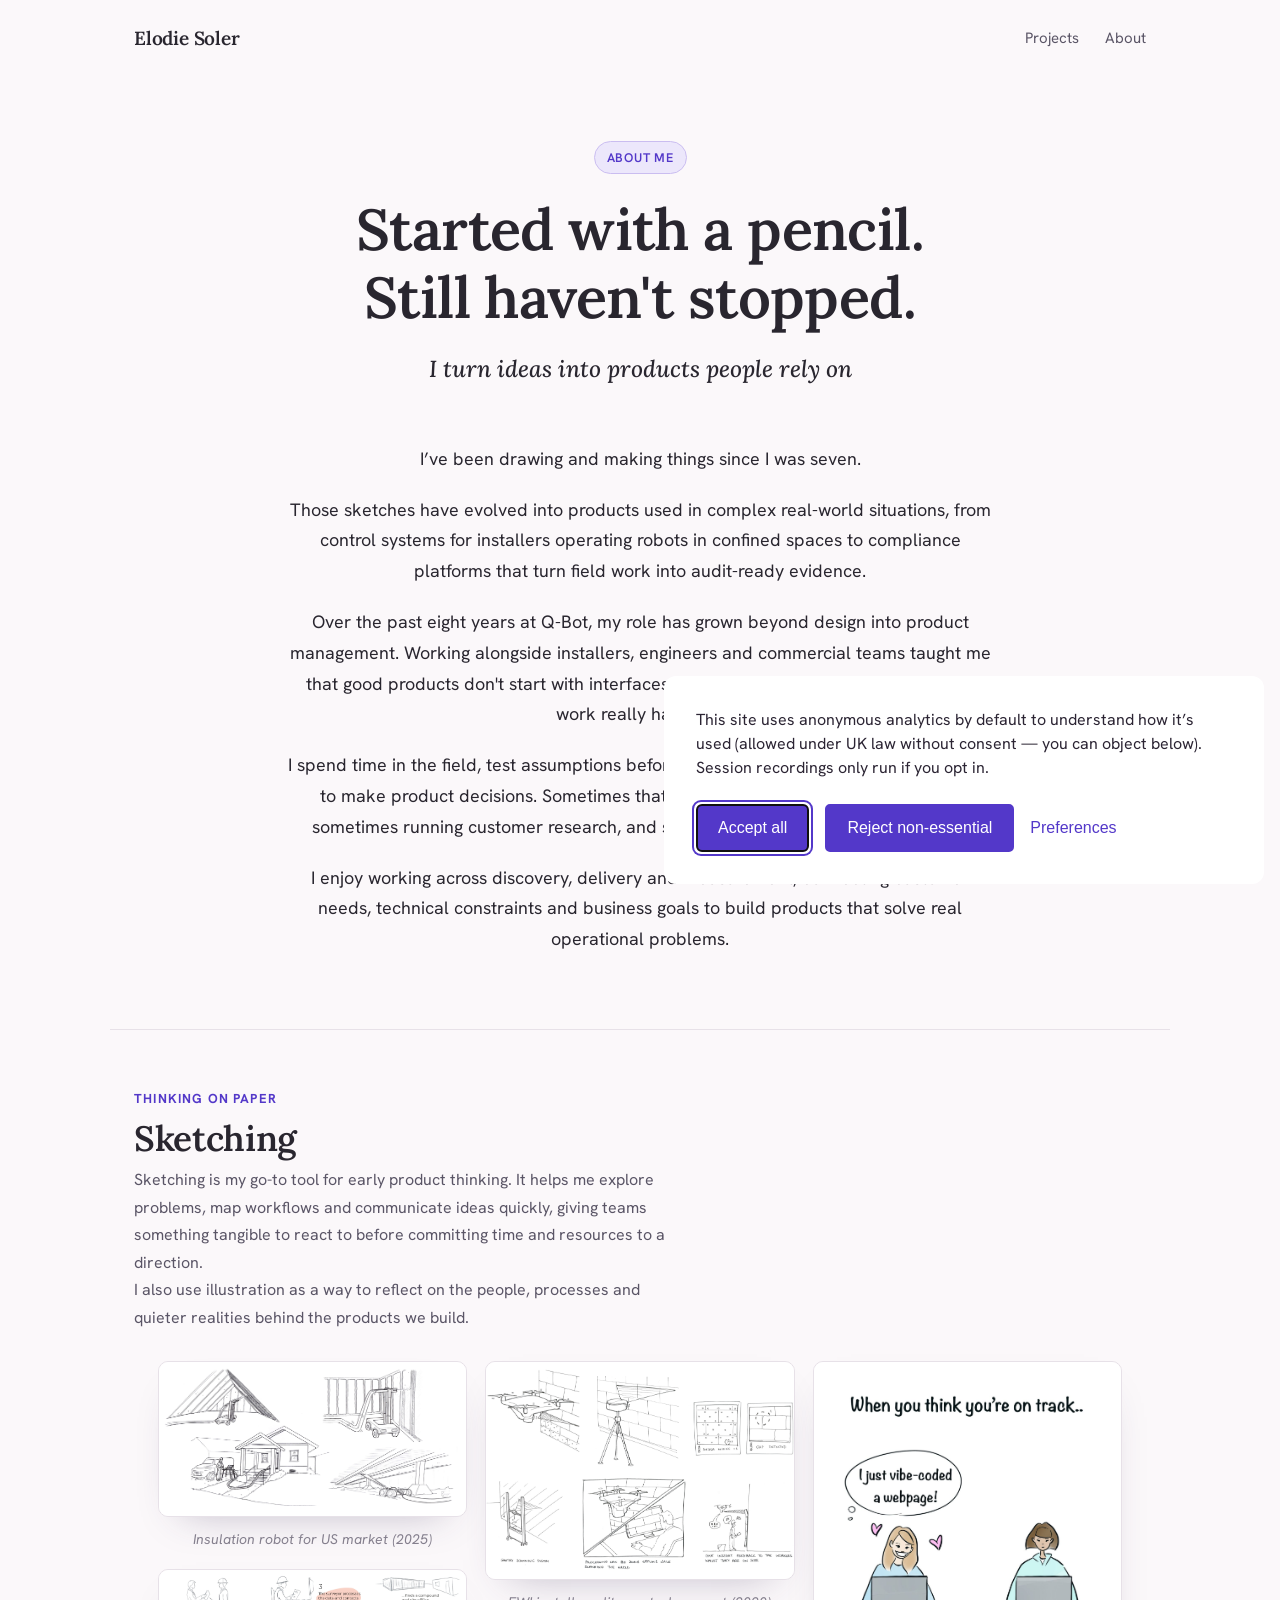
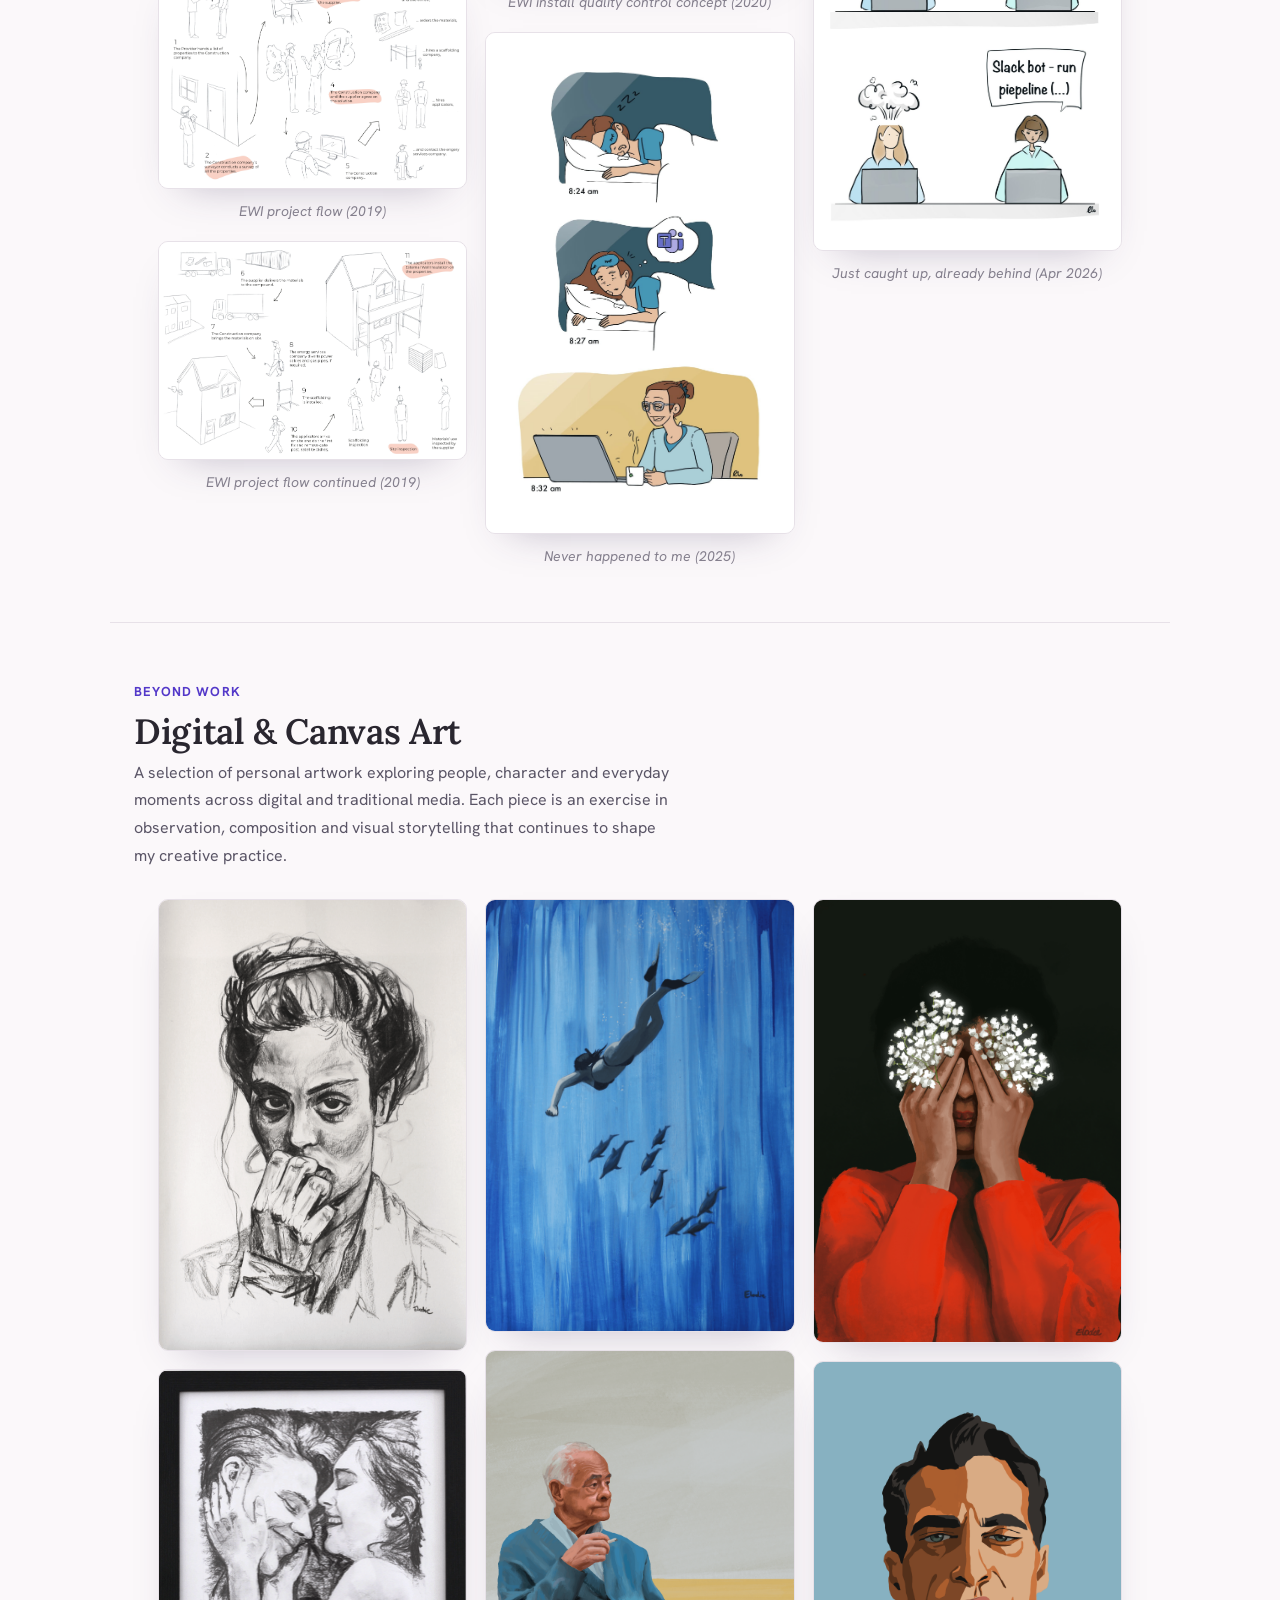
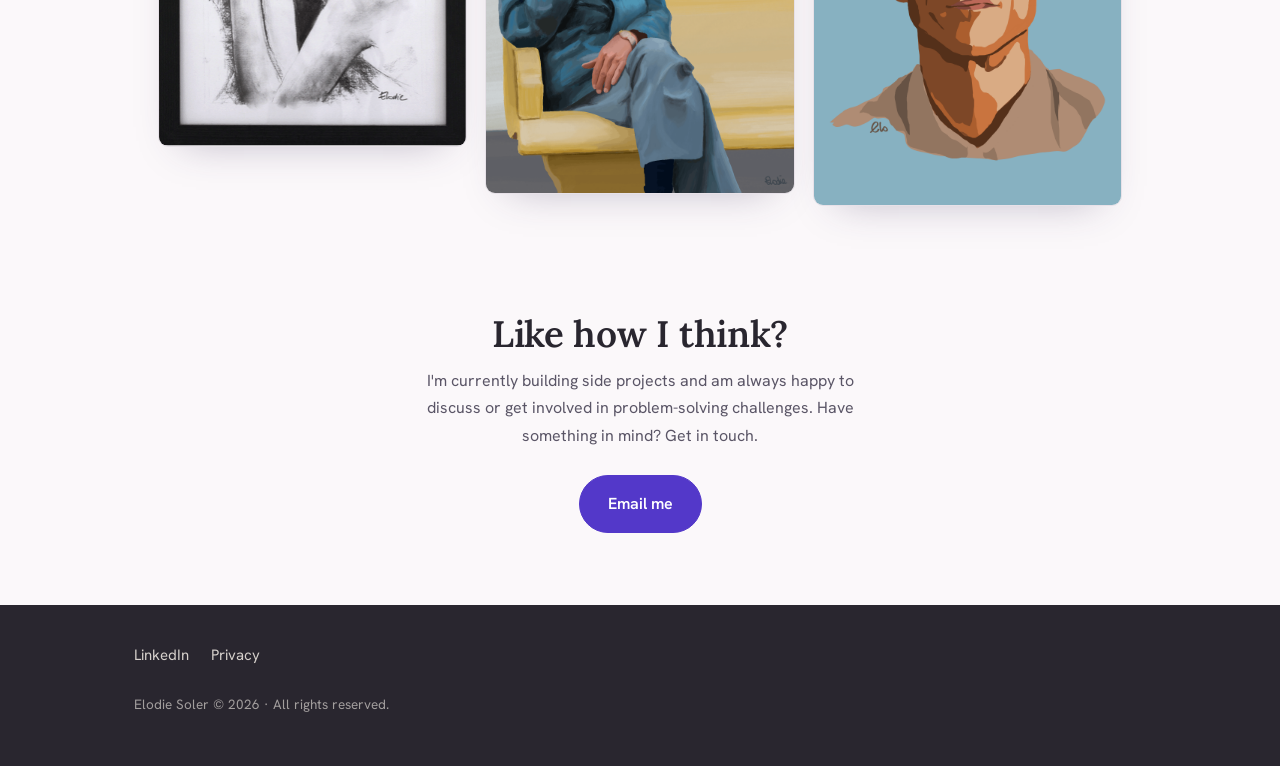
==== commit 7532f736: "Update meta descriptions" ====
--- a/about/index.html
+++ b/about/index.html
@@ -4,11 +4,11 @@
 <meta charset="UTF-8">
 <meta name="viewport" content="width=device-width, initial-scale=1">
 
-<title>About Elodie Soler | Senior Product Designer</title>
+<title>About Elodie Soler | Product Manager & Product Builder</title>
 <meta property="og:url" content="https://elodiesoler.com/about/">
-<meta property="og:title" content="About Elodie Soler | Senior Product Designer">
-<meta property="og:description" content="Learn more about Elodie Soler, a Senior Product Designer who researches with customers, turns insights into product decisions, and designs complex digital products people rely on.">
-<meta name="description" content="Learn more about Elodie Soler, a Senior Product Designer who researches with customers, turns insights into product decisions and designs complex digital products people rely on.">
+<meta property="og:title" content="About Elodie Soler | Product Manager & Product Builder">
+<meta property="og:description" content="Learn how I approach product management through customer discovery, systems thinking and rapid validation, shaped by eight years building products for regulated industries.">
+<meta name="description" content="Learn how I approach product management through customer discovery, systems thinking and rapid validation, shaped by eight years building products for regulated industries.">
 <link rel="icon" href="/images/shared/favicon.png">
 <link rel="canonical" href="https://elodiesoler.com/about/">
 <link rel="stylesheet" href="/styles.css">
@@ -111,16 +111,17 @@
     <span class="tag">About me</span>
   </div>
   <p class="hero-title rise d2">Started with a pencil.<br>Still haven't stopped.</p>
-  <h1 class="lede rise d3">I take ideas from sketches to shipped software</h1>
+  <h1 class="lede rise d3">I turn ideas into products people rely on</h1>
 </header>
 
 <!-- ===== BIO ===== -->
 <section class="section">
   <div class="wrap bio">
     <p>I’ve been drawing and making things since I was seven.</p>
-    <p>Those sketches have evolved into products people rely on in complex real-world situations, from a control system for installers operating a robot in a crawl space, to compliance workflows that need to survive an audit.</p>
-    <p>Working alongside engineers, installers and commercial teams changed how I think about design. A product is never just an interface. It shapes the service around it, how operations scale and whether people trust it.</p>
-    <p>I test assumptions early and often to make sure we invest in the right problem. I define the hypothesis and success criteria before committing engineering time, then prototype in Figma or build in code and measure what I create to understand what works.</p>
+    <p>Those sketches have evolved into products used in complex real-world situations, from control systems for installers operating robots in confined spaces to compliance platforms that turn field work into audit-ready evidence.</p>
+    <p>Over the past eight years at Q-Bot, my role has grown beyond design into product management. Working alongside installers, engineers and commercial teams taught me that good products don't start with interfaces. The foundation is to understand how work really happens.</p>
+    <p>I spend time in the field, test assumptions before investing in delivery, and use evidence to make product decisions. Sometimes that means building a prototype in code, sometimes running customer research, and sometimes deciding not to build at all.</p>
+    <p>I enjoy working across discovery, delivery and measurement, connecting customer needs, technical constraints and business goals to build products that solve real operational problems.</p>
   </div>
 </section>
 
@@ -166,7 +167,7 @@
 <section class="section wide">
    <span class="kicker">Thinking on paper</span>
   <h2>Sketching</h2>
-  <p class="sub">Sketching is my go-to for early thinking. It helps me explore ideas quickly and communicate them clearly, giving stakeholders something tangible to react to before anyone becomes attached to high-fidelity designs. I also use illustration to reflect on the quieter truths of working in product design and software development.</p>
+  <p class="sub">Sketching is my go-to tool for early product thinking. It helps me explore problems, map workflows and communicate ideas quickly, giving teams something tangible to react to before committing time and resources to a direction.<br>I also use illustration as a way to reflect on the people, processes and quieter realities behind the products we build.</p>
 
   <div class="wide">
     <div class="gallery">
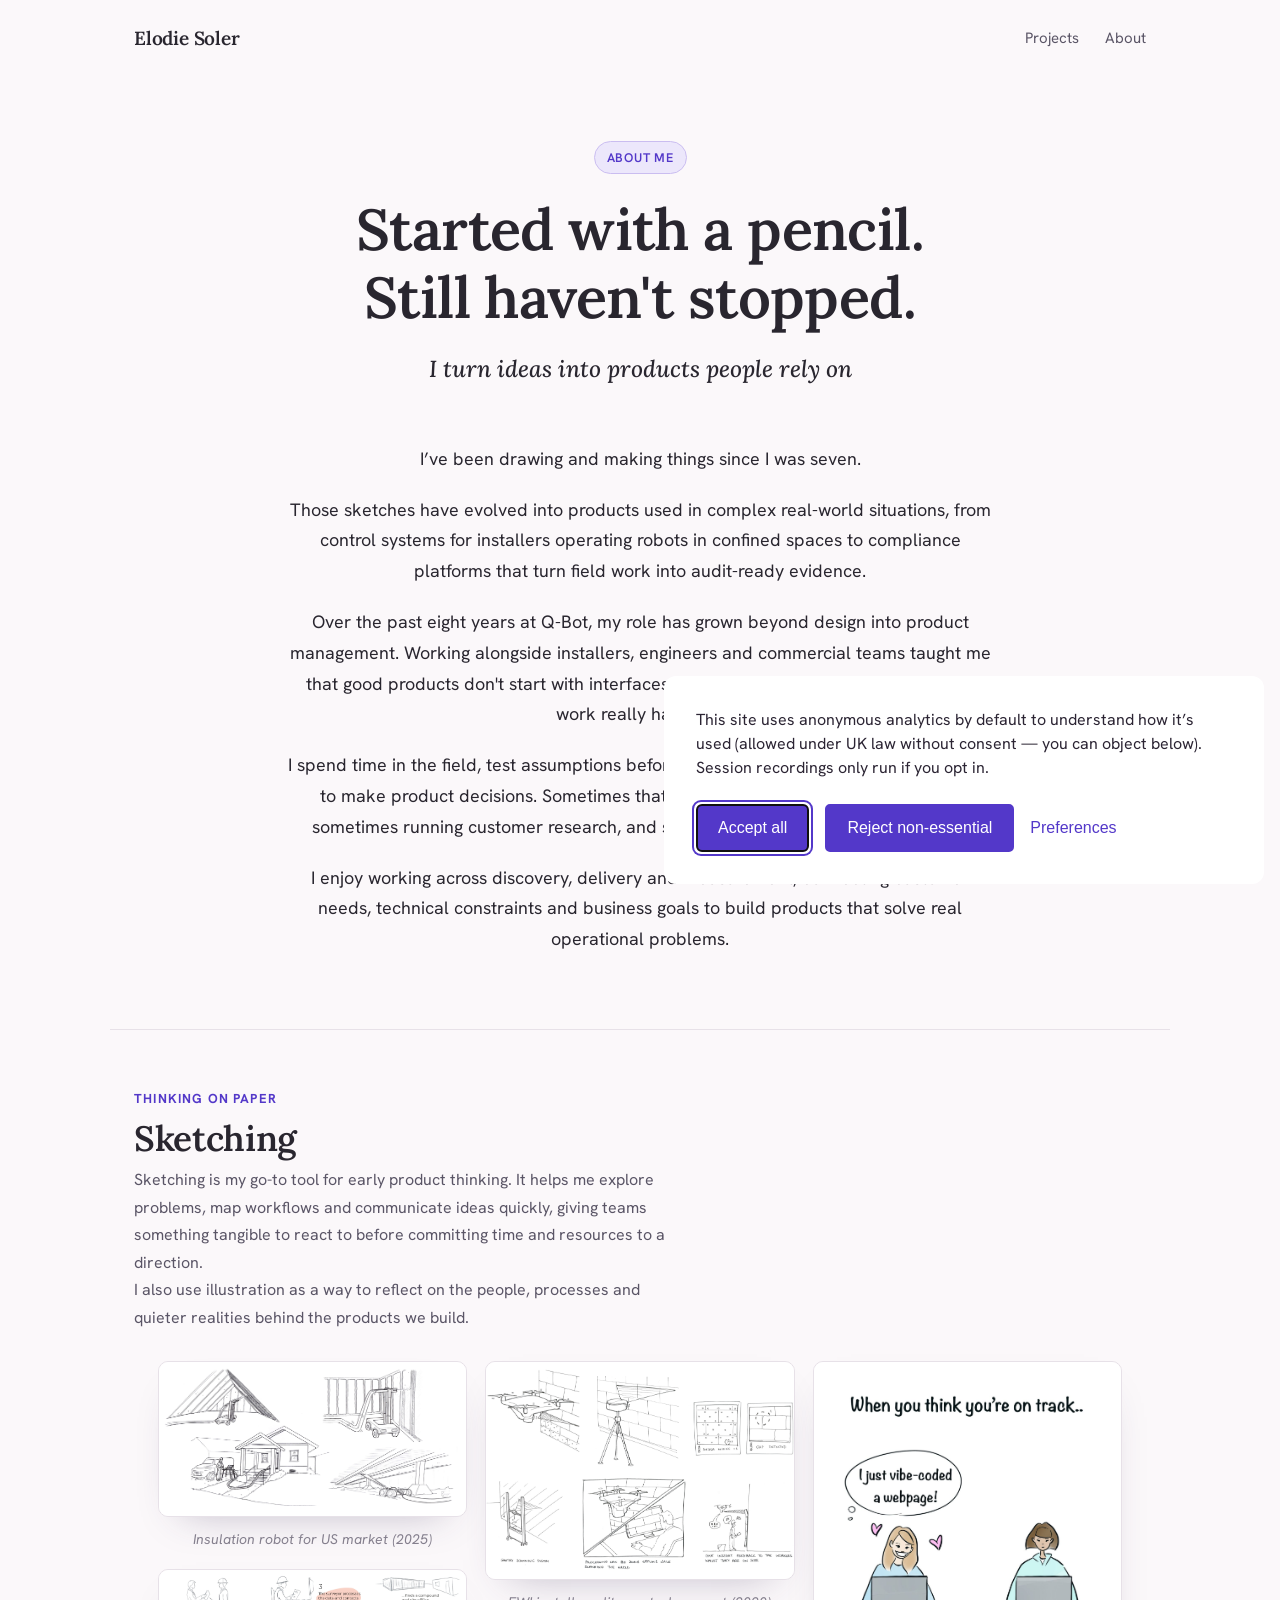
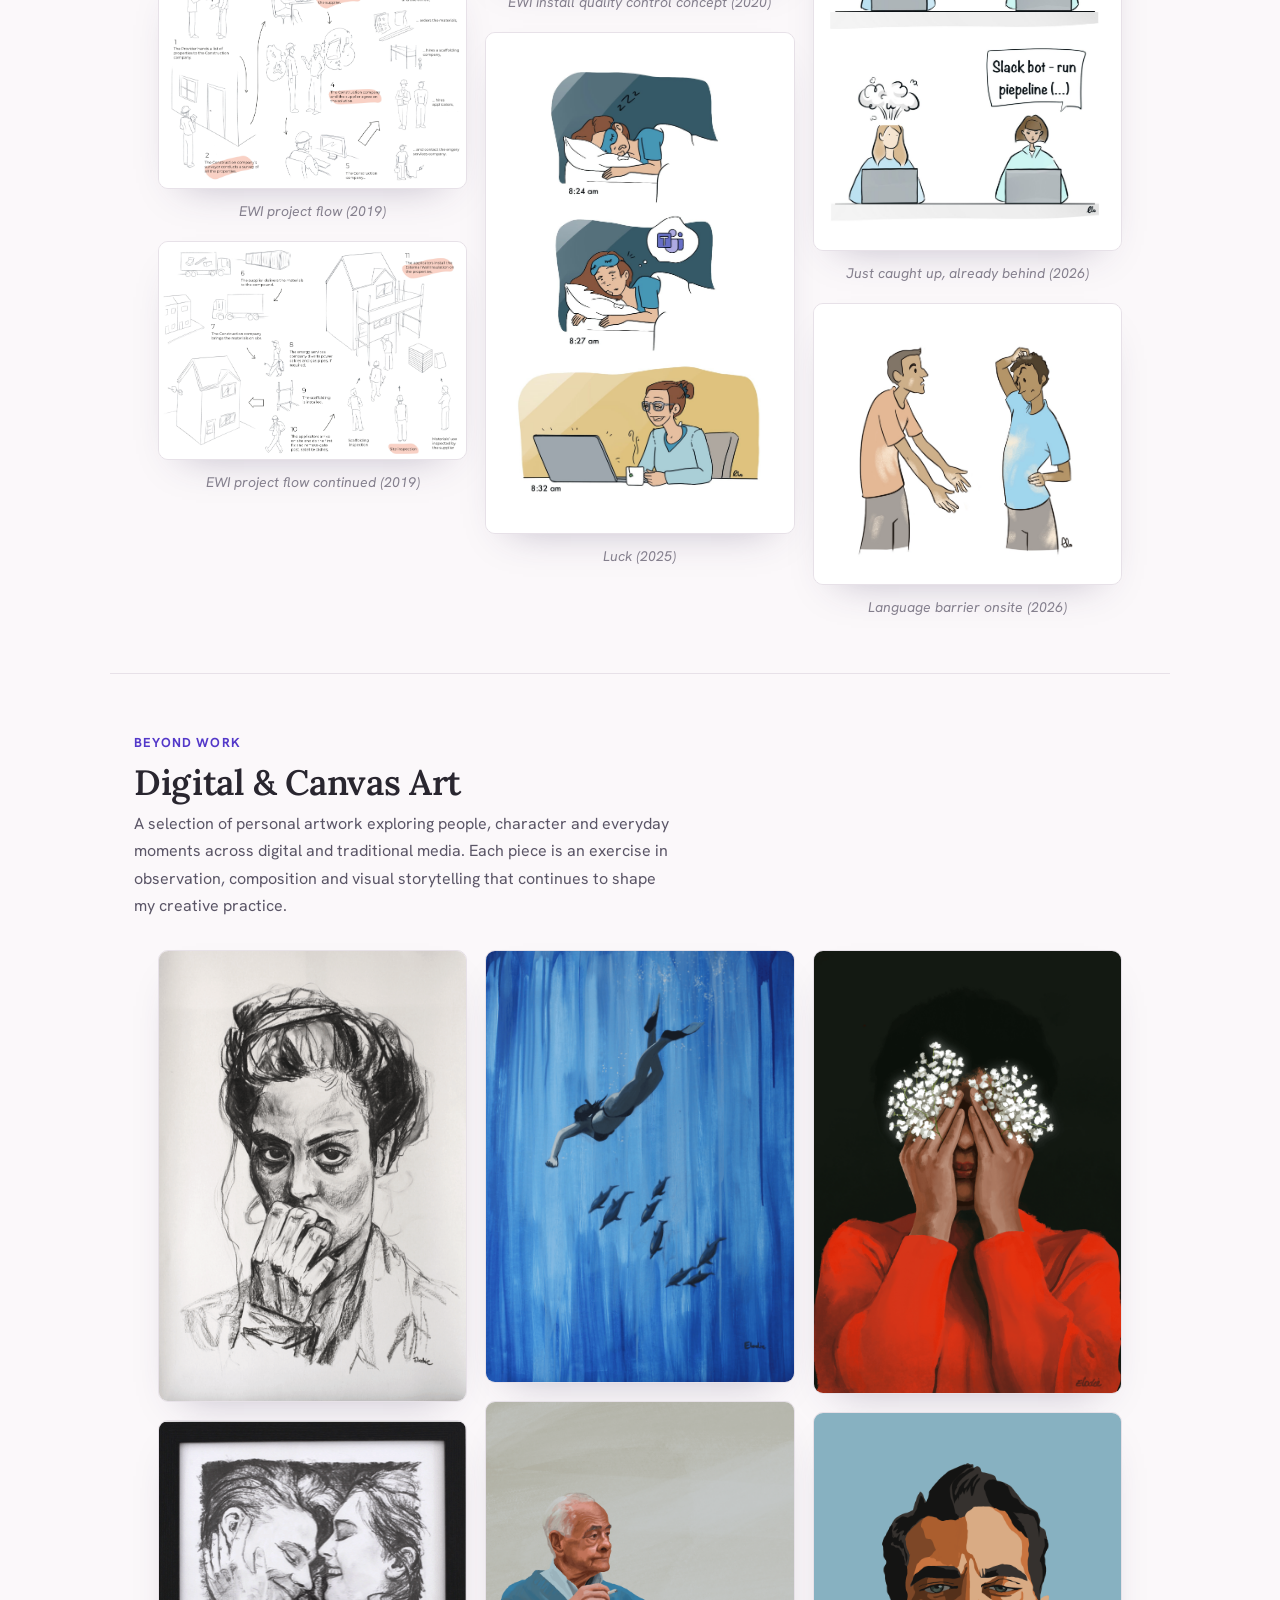
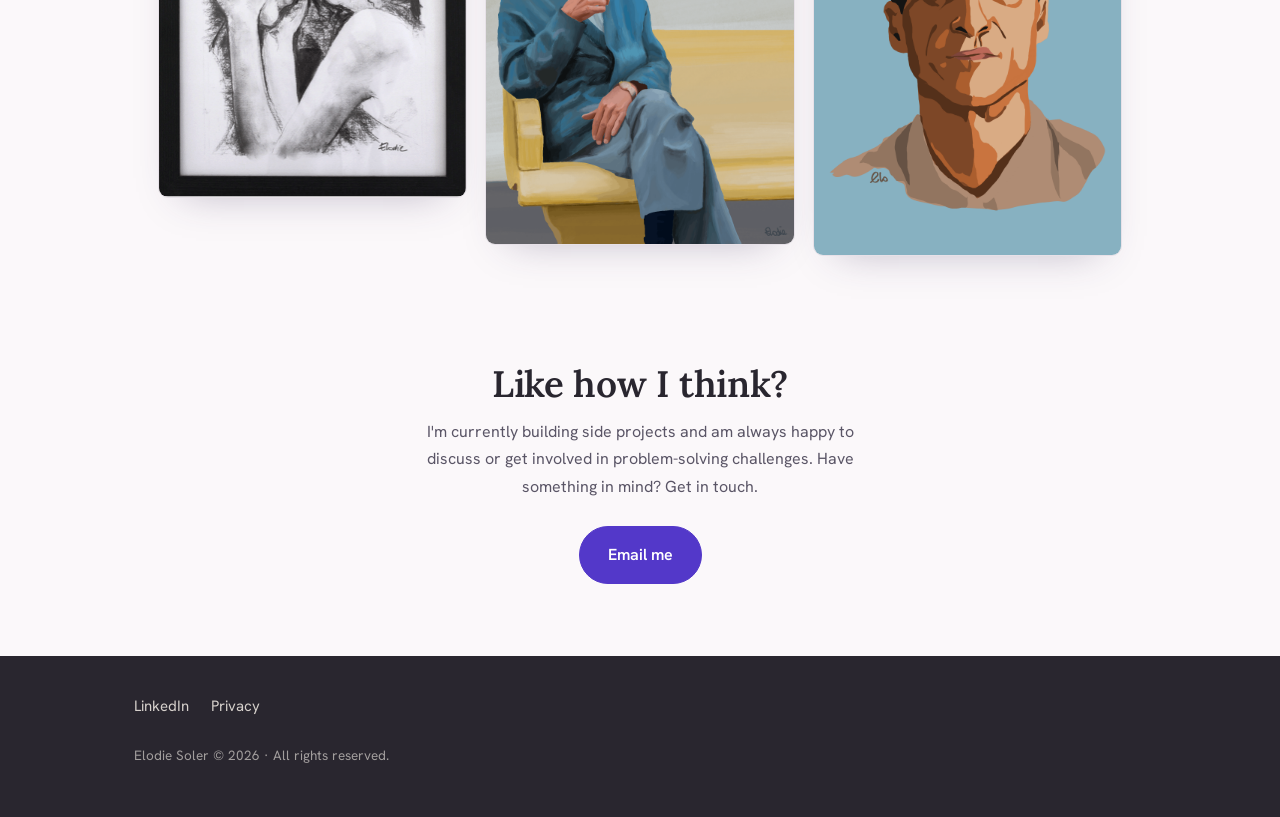
==== commit 174592cc: "Added LMS project, hid web project and added one image in About section" ====
--- a/about/index.html
+++ b/about/index.html
@@ -180,9 +180,11 @@
       <figure><img loading="lazy" src="/images/about/Concept_Intelligent Quality Control_page1.jpg" alt="Concept sketches for EWI install quality control">
       <figcaption>EWI install quality control concept (2020)</figcaption></figure></figure>
       <figure><img loading="lazy" src="/images/about/late-wakeup-wfh.jpg" alt="Someone waking up just for their morning meeting">
-      <figcaption>Never happened to me (2025)</figcaption></figure>
+      <figcaption>Luck (2025)</figcaption></figure>
       <figure><img loading="lazy" src="/images/home/about-sketch.jpg" alt="Sketch exploring AI capabilities in product work">
-      <figcaption>Just caught up, already behind (Apr 2026)</figcaption></figure>
+      <figcaption>Just caught up, already behind (2026)</figcaption></figure>
+      <figure><img loading="lazy" src="/images/about/2026-08-14_Language barrier.jpg" alt="Language barrier onsite">
+      <figcaption>Language barrier onsite (2026)</figcaption></figure>
     </div>
   </div>
 </section>
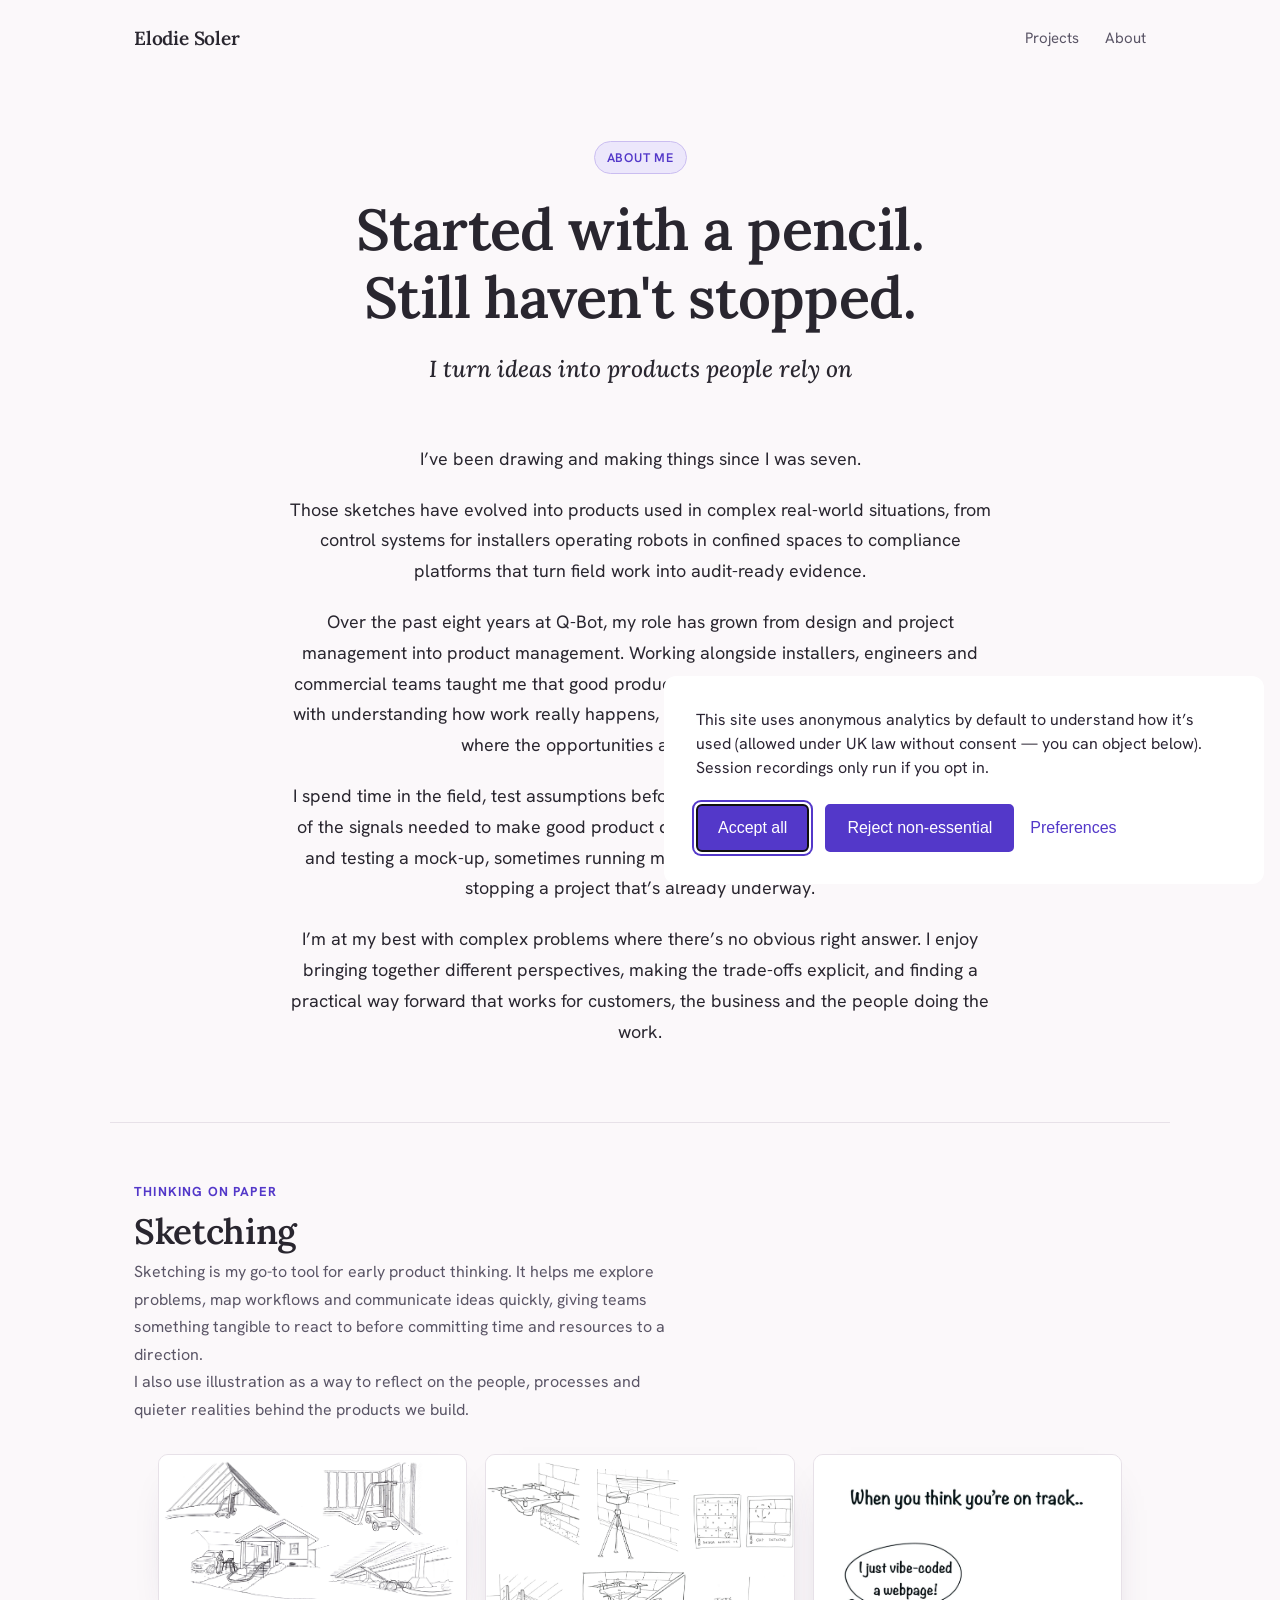
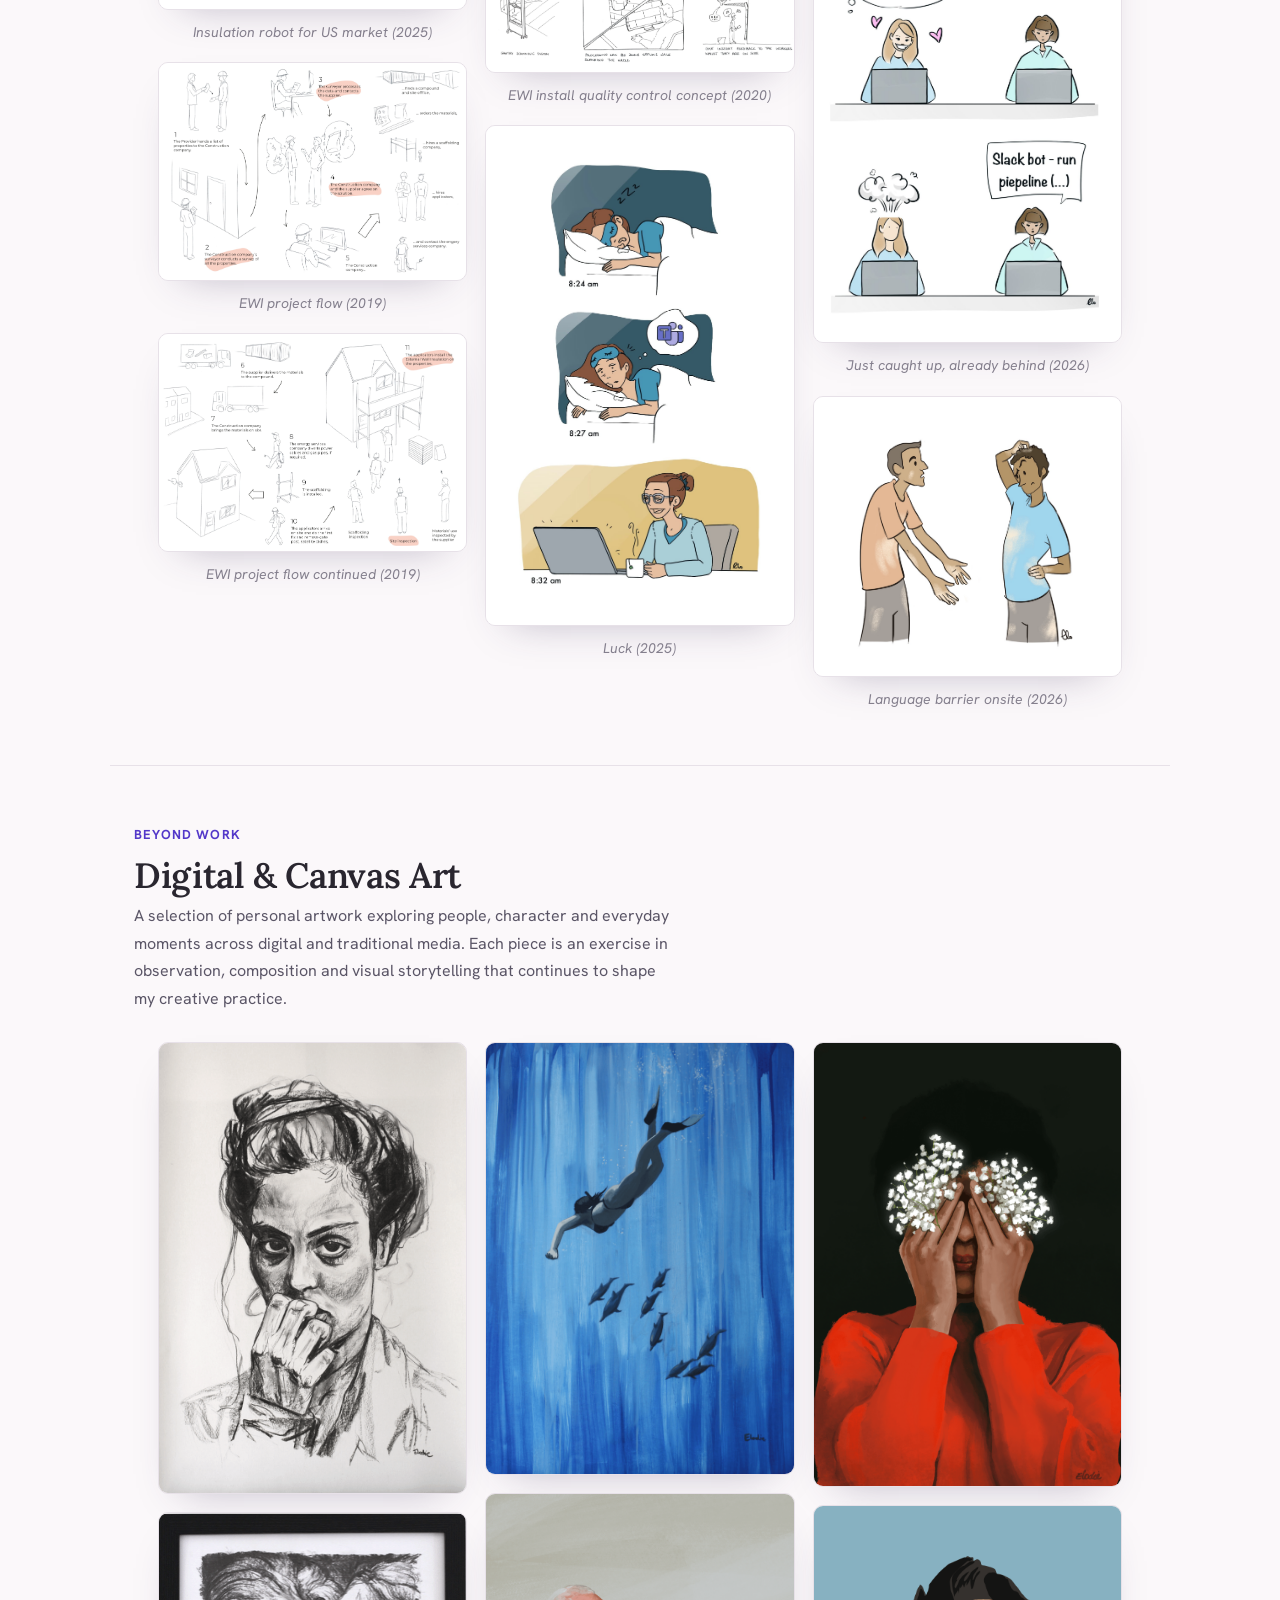
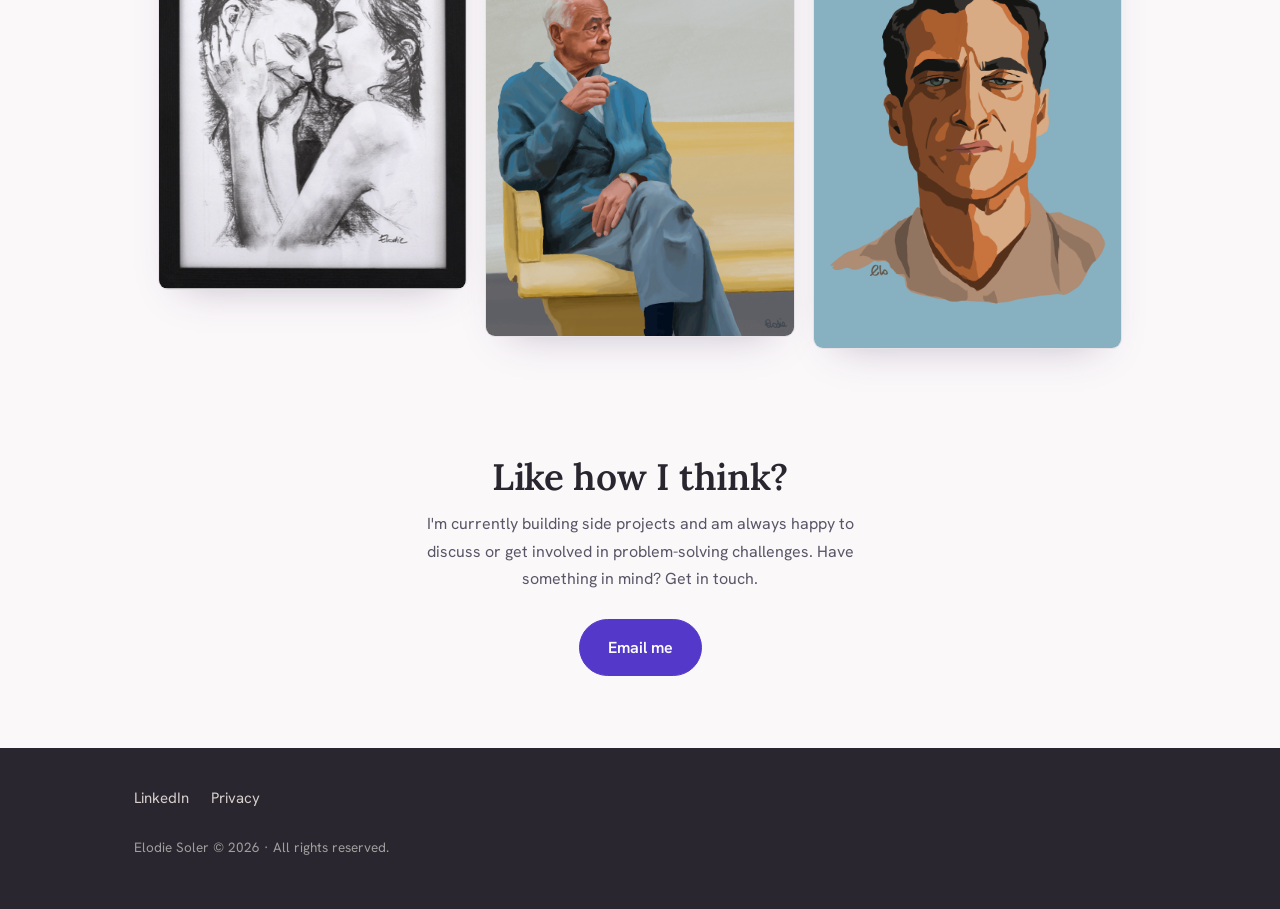
==== commit 9ca7d9c8: "Updated about section" ====
--- a/about/index.html
+++ b/about/index.html
@@ -119,9 +119,9 @@
   <div class="wrap bio">
     <p>I’ve been drawing and making things since I was seven.</p>
     <p>Those sketches have evolved into products used in complex real-world situations, from control systems for installers operating robots in confined spaces to compliance platforms that turn field work into audit-ready evidence.</p>
-    <p>Over the past eight years at Q-Bot, my role has grown beyond design into product management. Working alongside installers, engineers and commercial teams taught me that good products don't start with interfaces. The foundation is to understand how work really happens.</p>
-    <p>I spend time in the field, test assumptions before investing in delivery, and use evidence to make product decisions. Sometimes that means building a prototype in code, sometimes running customer research, and sometimes deciding not to build at all.</p>
-    <p>I enjoy working across discovery, delivery and measurement, connecting customer needs, technical constraints and business goals to build products that solve real operational problems.</p>
+    <p>Over the past eight years at Q-Bot, my role has grown from design and project management into product management. Working alongside installers, engineers and commercial teams taught me that good products don't start with interfaces. They start with understanding how work really happens, what matters to the people doing it, and where the opportunities are for the business.</p>
+    <p>I spend time in the field, test assumptions before investing in delivery, and make sense of the signals needed to make good product decisions. Sometimes that means coding and testing a mock-up, sometimes running more customer research, and sometimes stopping a project that’s already underway.</p>
+    <p>I’m at my best with complex problems where there’s no obvious right answer. I enjoy bringing together different perspectives, making the trade-offs explicit, and finding a practical way forward that works for customers, the business and the people doing the work.</p>
   </div>
 </section>
 
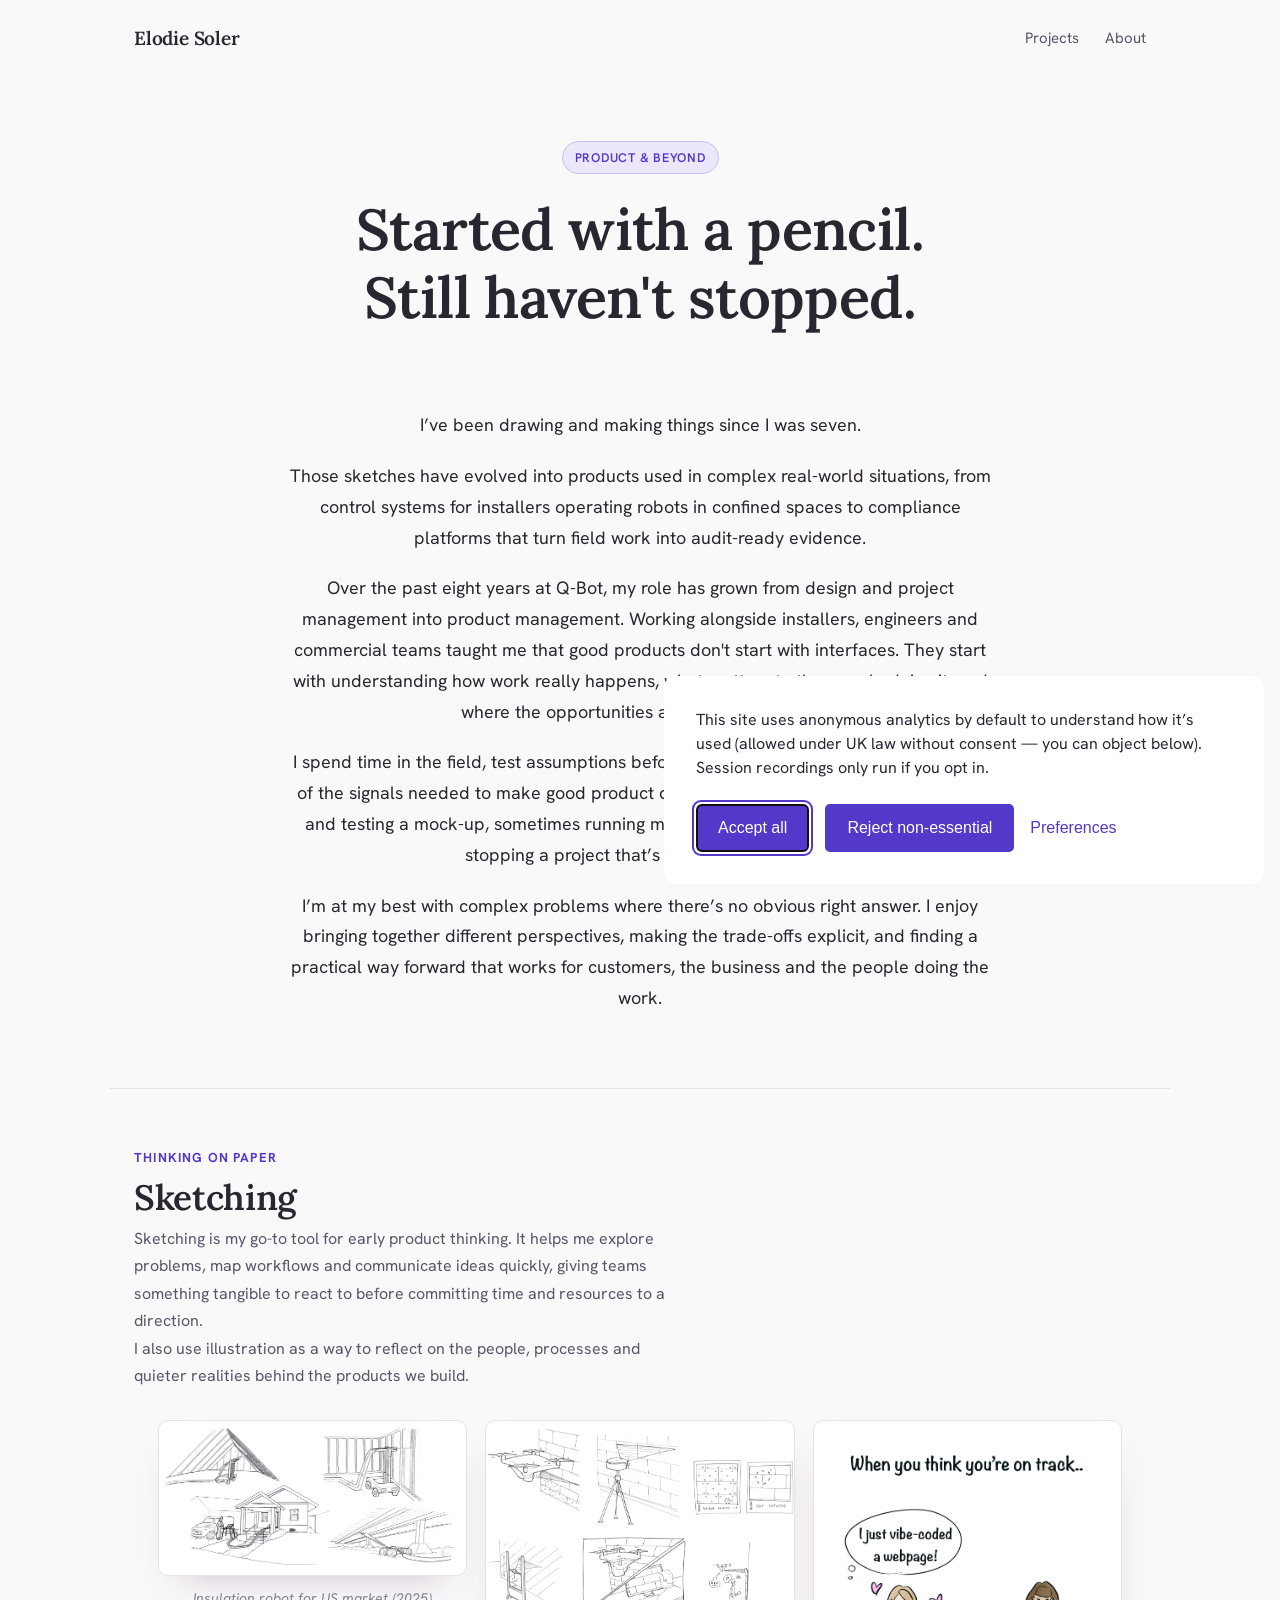
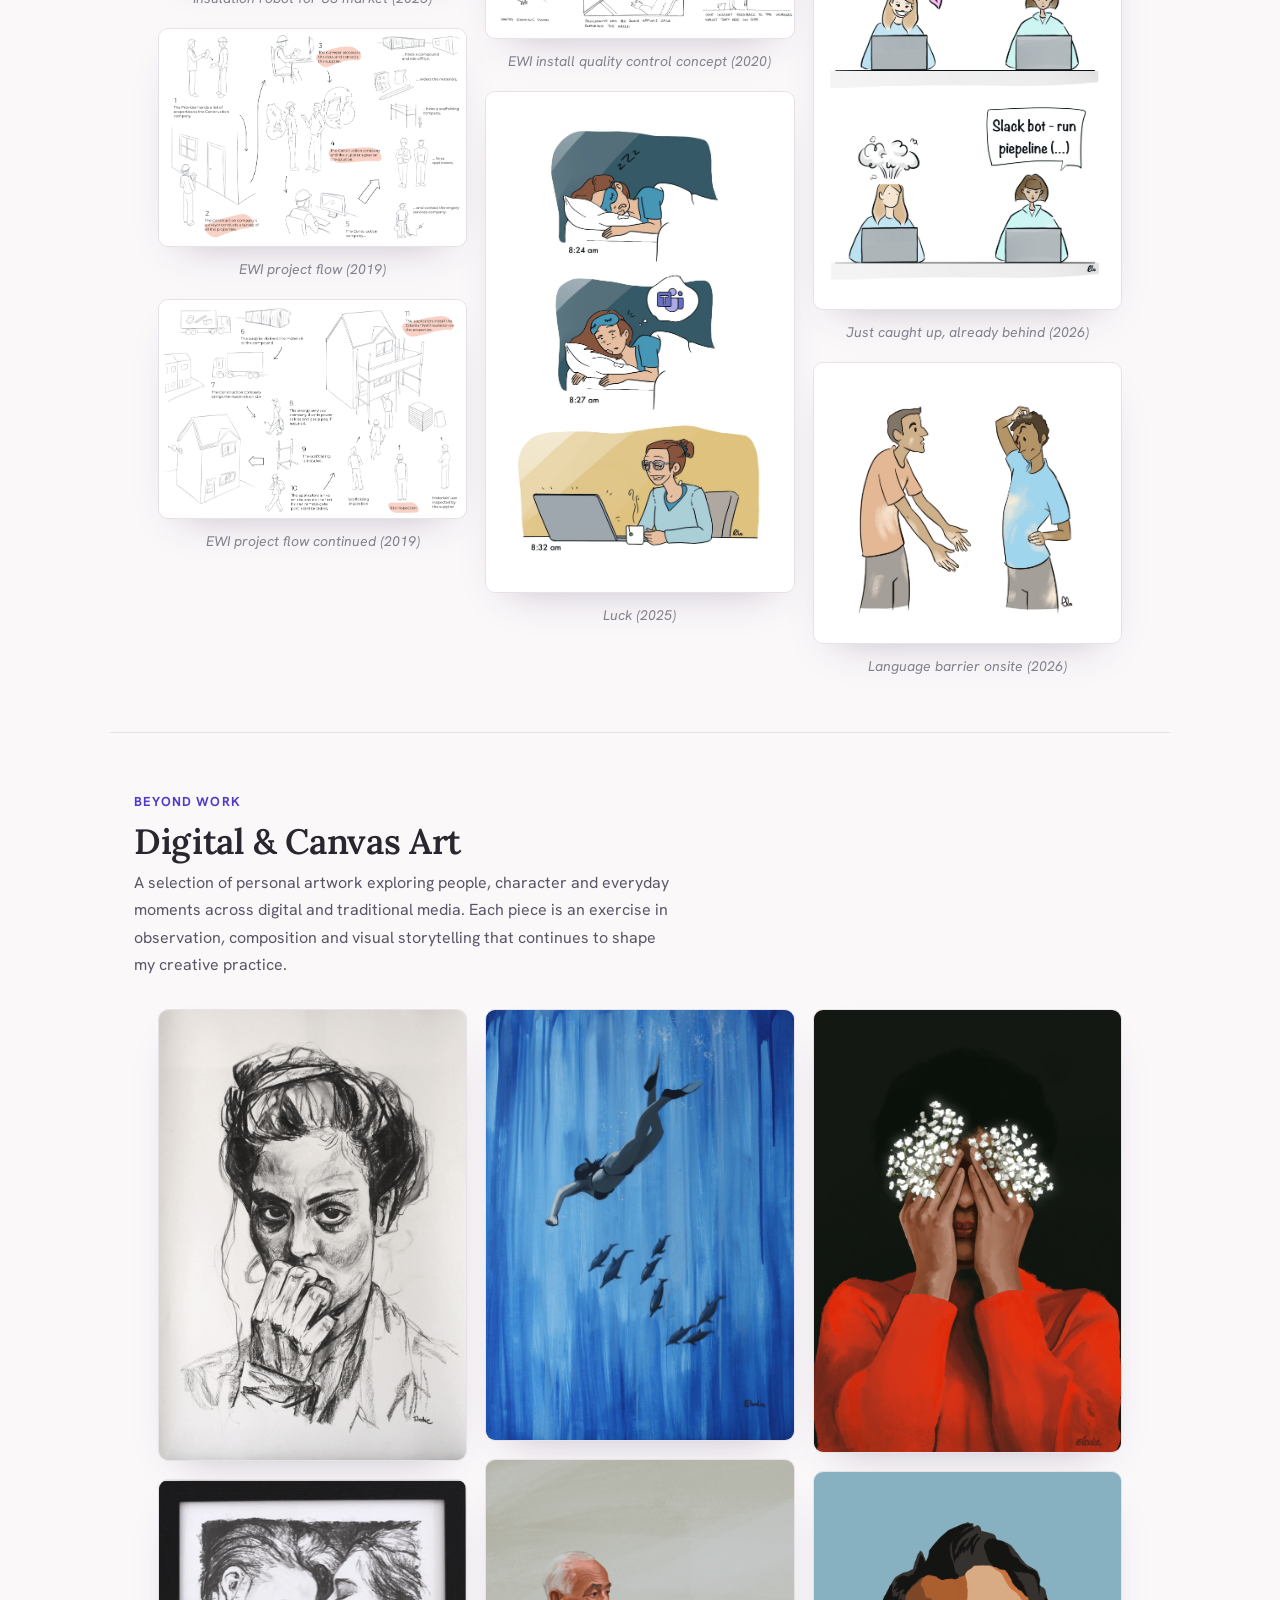
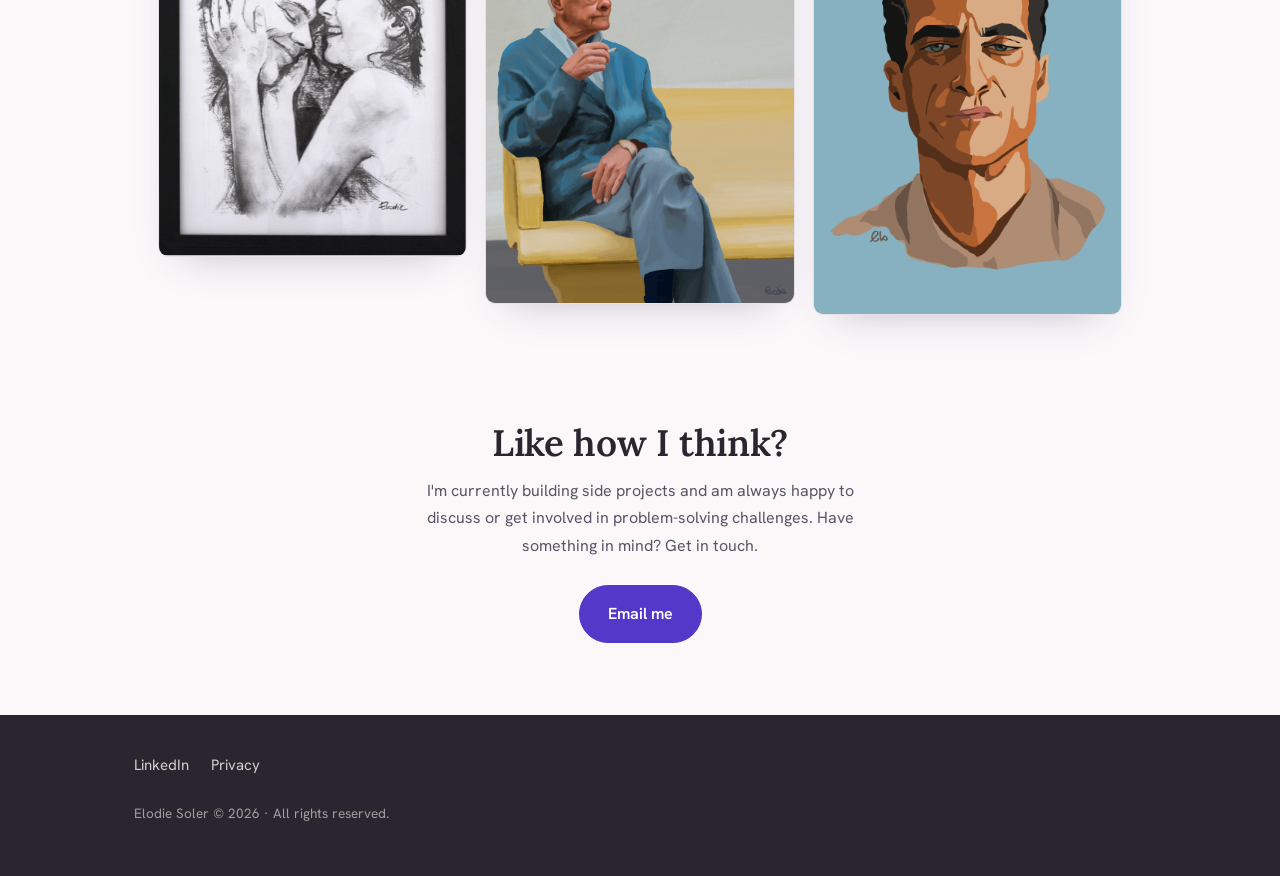
==== commit 6a0ee6e4: "Header "span" change in about page" ====
--- a/about/index.html
+++ b/about/index.html
@@ -108,10 +108,9 @@
 <!-- ===== HERO ===== -->
 <header class="hero wide">
   <div class="eyebrow rise d1">
-    <span class="tag">About me</span>
-  </div>
-  <p class="hero-title rise d2">Started with a pencil.<br>Still haven't stopped.</p>
-  <h1 class="lede rise d3">I turn ideas into products people rely on</h1>
+    <span class="tag">Product & beyond</span>
+  </div>
+  <h1 class="hero-title rise d2">Started with a pencil.<br>Still haven't stopped.</h1>
 </header>
 
 <!-- ===== BIO ===== -->
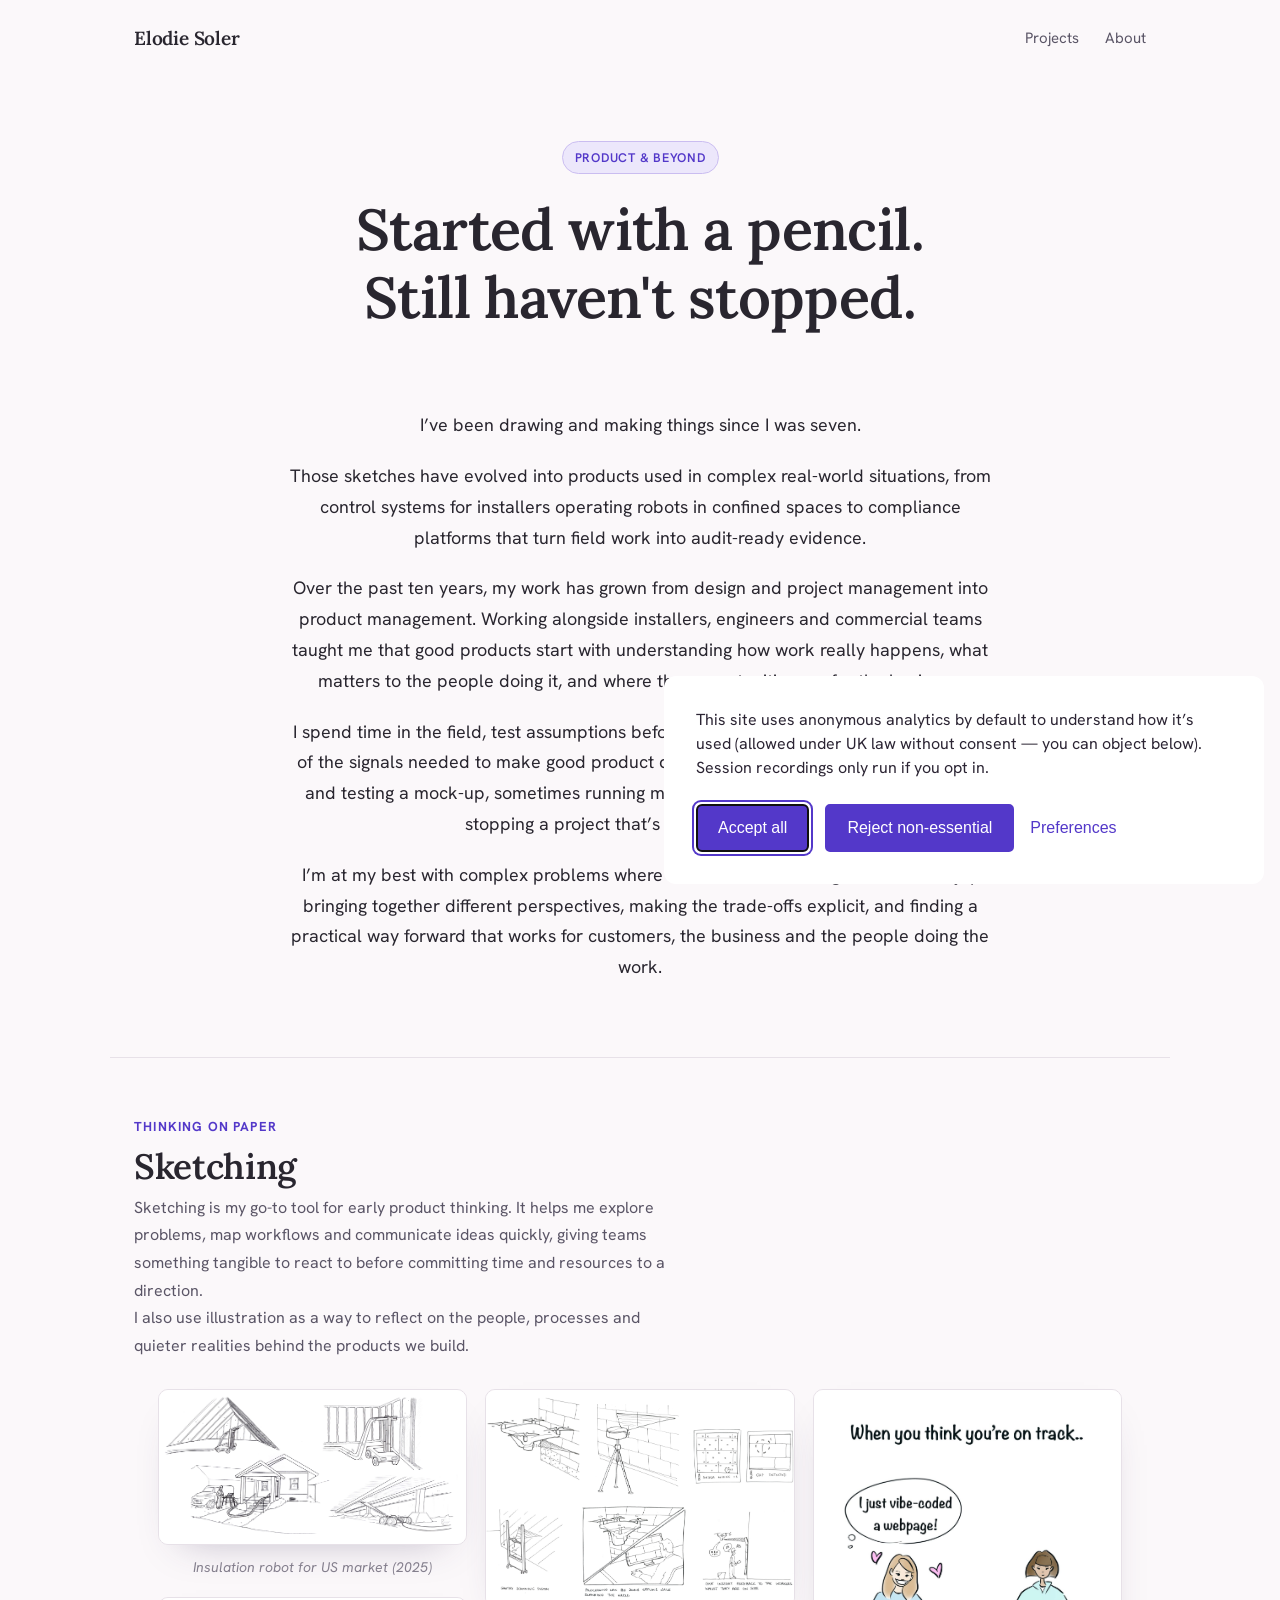
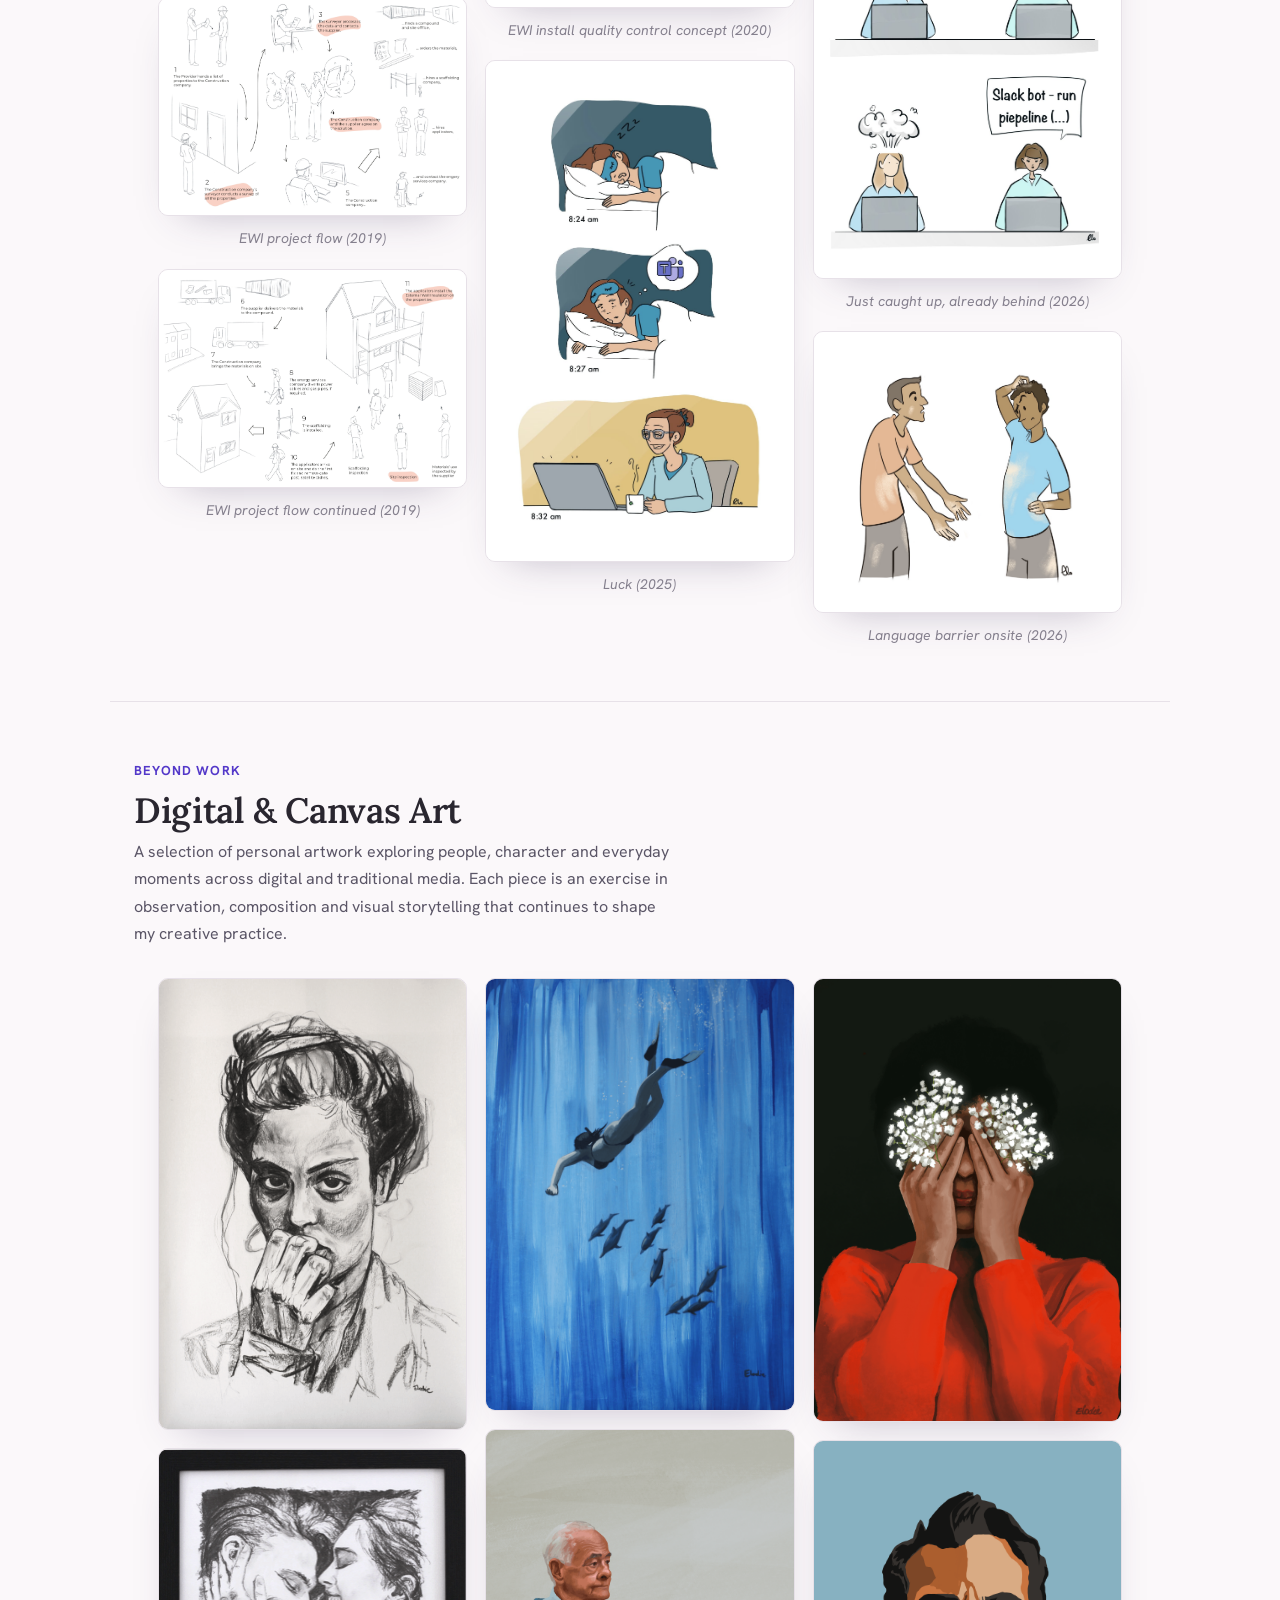
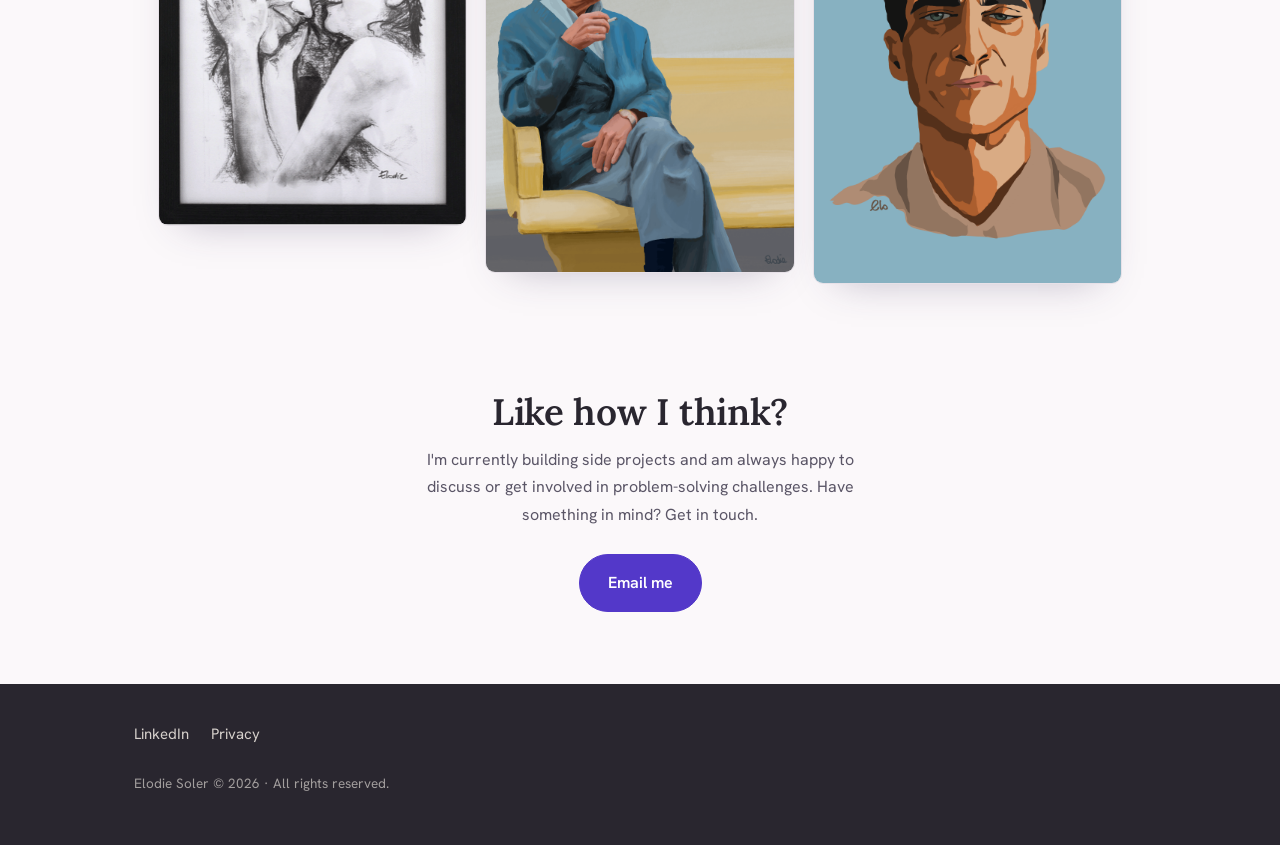
==== commit 69c885f4: "About improvements" ====
--- a/about/index.html
+++ b/about/index.html
@@ -118,7 +118,7 @@
   <div class="wrap bio">
     <p>I’ve been drawing and making things since I was seven.</p>
     <p>Those sketches have evolved into products used in complex real-world situations, from control systems for installers operating robots in confined spaces to compliance platforms that turn field work into audit-ready evidence.</p>
-    <p>Over the past eight years at Q-Bot, my role has grown from design and project management into product management. Working alongside installers, engineers and commercial teams taught me that good products don't start with interfaces. They start with understanding how work really happens, what matters to the people doing it, and where the opportunities are for the business.</p>
+    <p>Over the past ten years, my work has grown from design and project management into product management. Working alongside installers, engineers and commercial teams taught me that good products start with understanding how work really happens, what matters to the people doing it, and where the opportunities are for the business.</p>
     <p>I spend time in the field, test assumptions before investing in delivery, and make sense of the signals needed to make good product decisions. Sometimes that means coding and testing a mock-up, sometimes running more customer research, and sometimes stopping a project that’s already underway.</p>
     <p>I’m at my best with complex problems where there’s no obvious right answer. I enjoy bringing together different perspectives, making the trade-offs explicit, and finding a practical way forward that works for customers, the business and the people doing the work.</p>
   </div>
